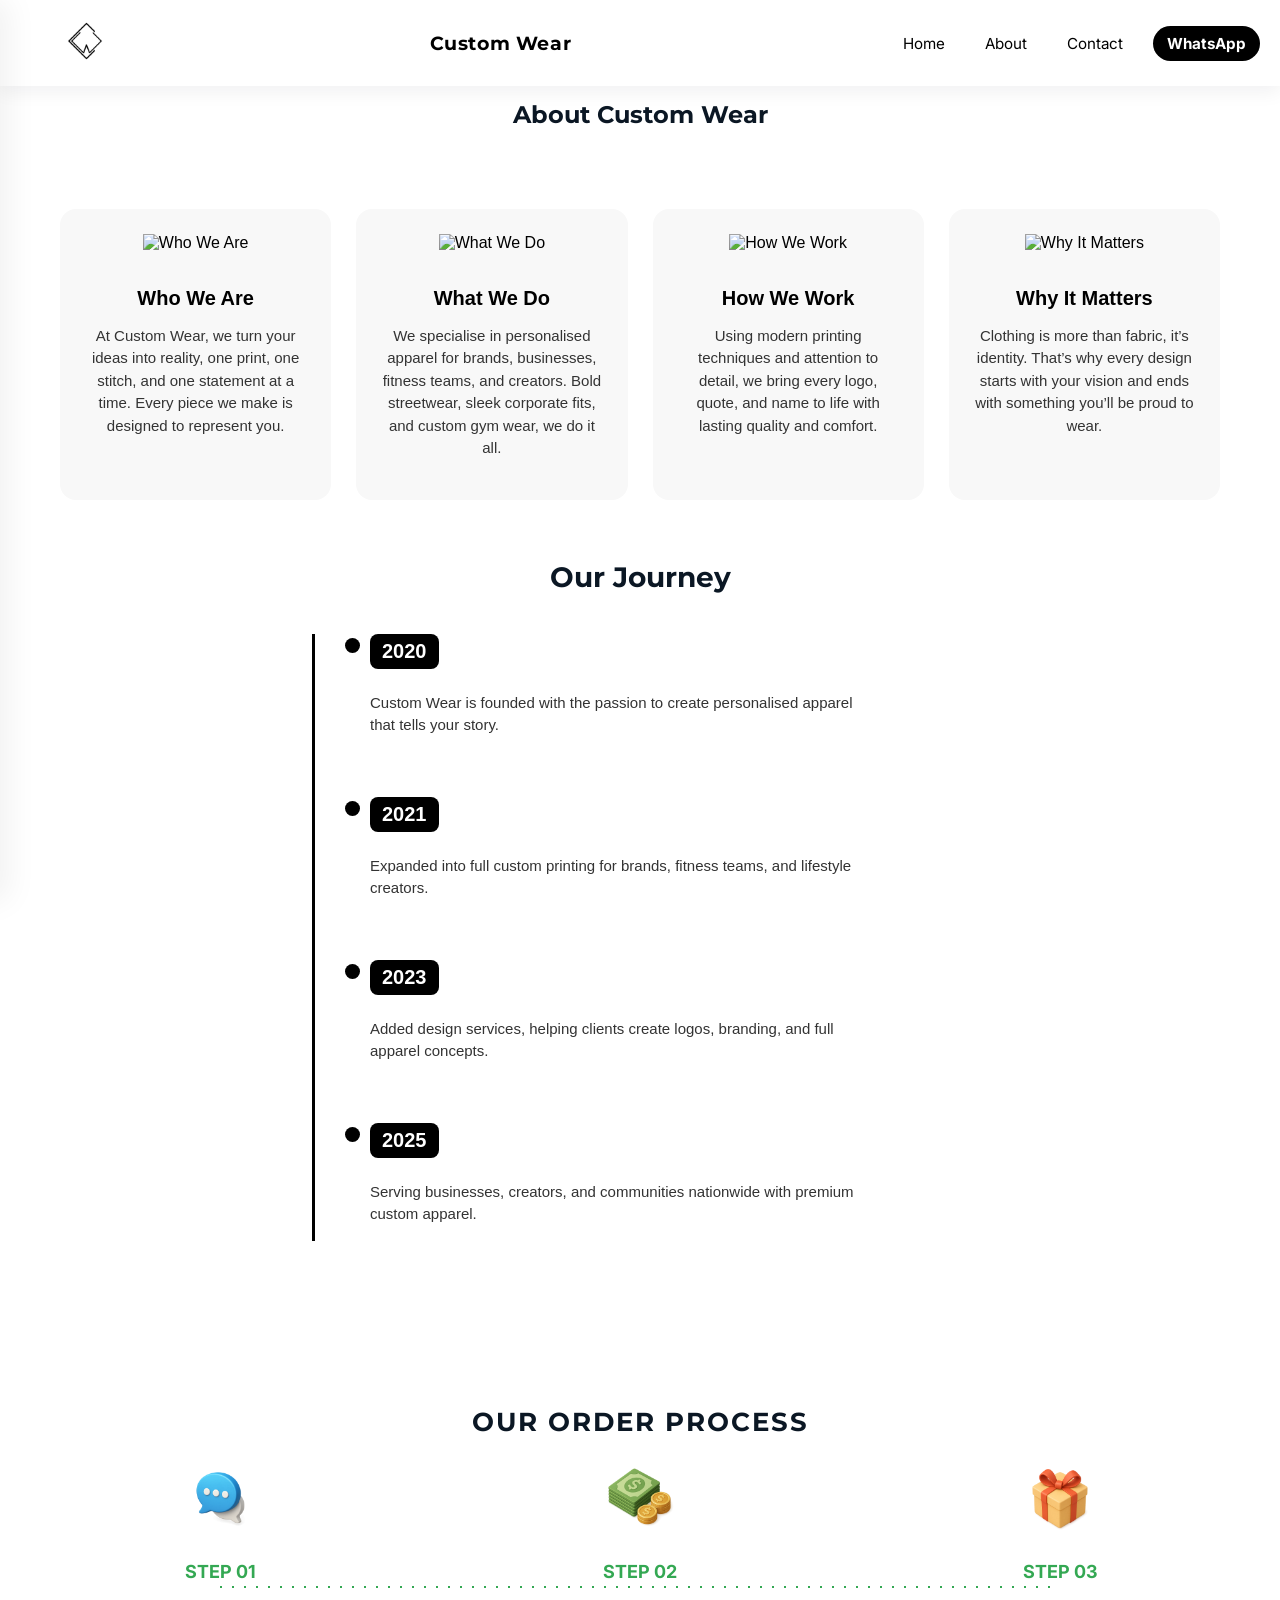
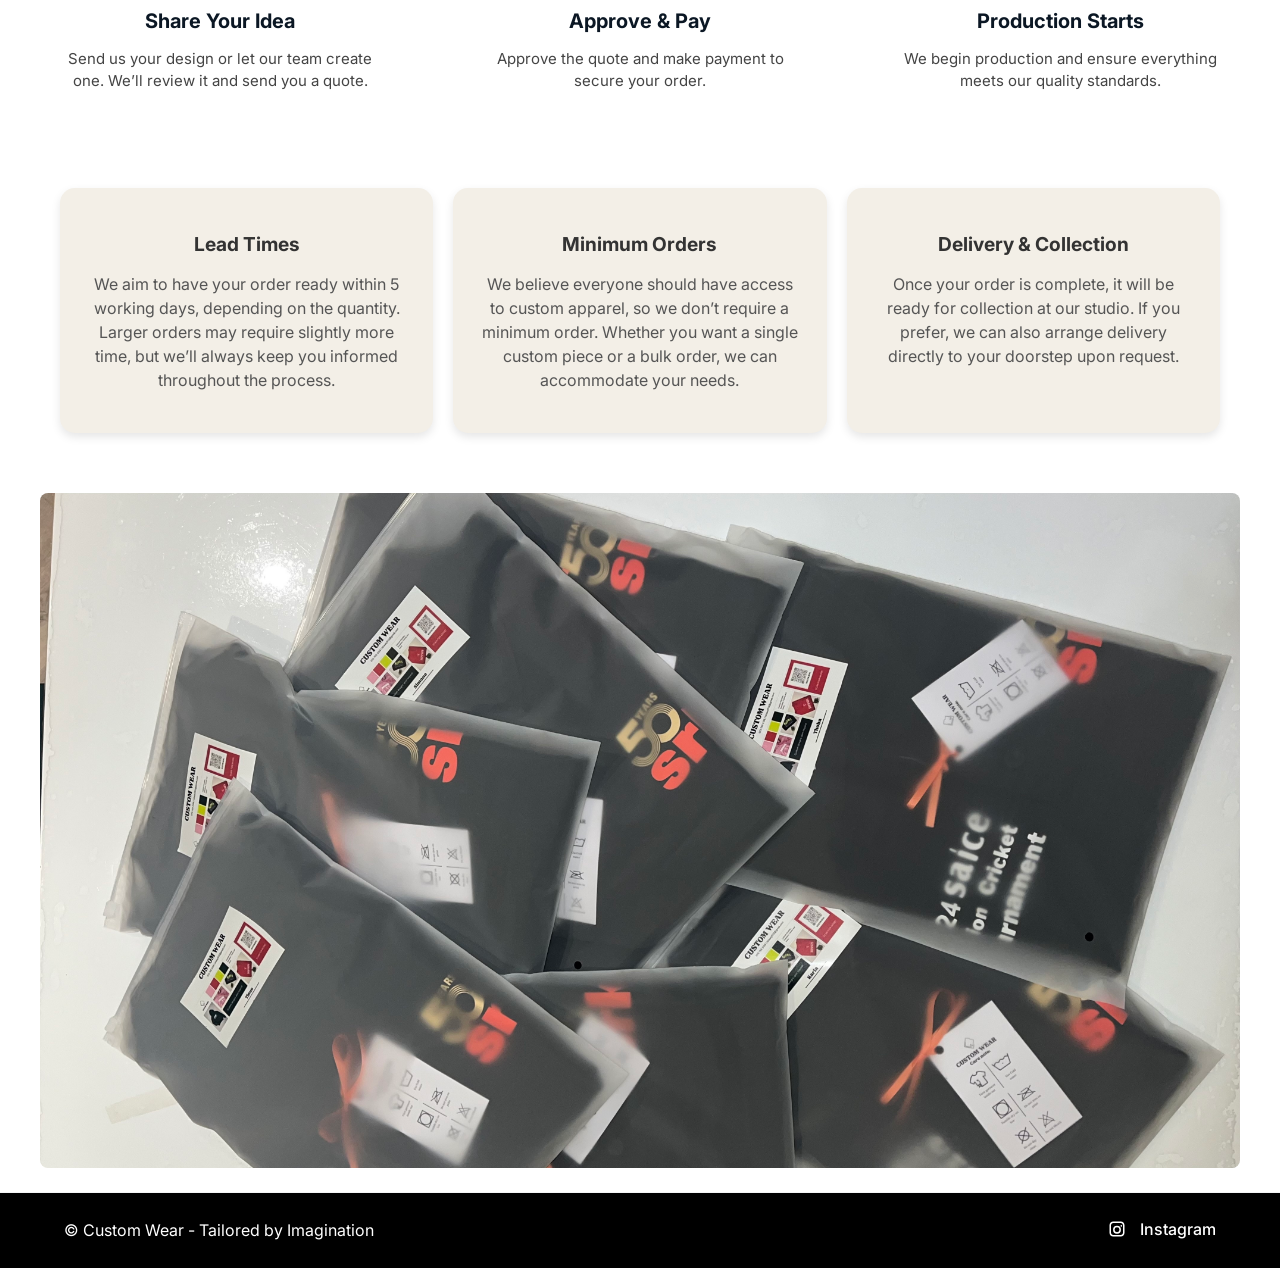
==== about.html @ 7b89a096 "Update about.html" ====
<!doctype html>
<html lang="en">
<head>
  <meta charset="utf-8" />
  <meta name="viewport" content="width=device-width,initial-scale=1" />
  <title>Custom Wear — About</title>
  <link href="https://fonts.googleapis.com/css2?family=Inter:wght@300;400;500;600&family=Montserrat:wght@500;700&display=swap" rel="stylesheet">
  <link rel="stylesheet" href="css/style.css">
</head>
<body class="page-about">

  <header class="header transparent">
    <div class="header-inner container">
      <div class="left"><a class="logo" href="index.html"><img src="images/logo.png" alt="Custom Wear logo"></a></div>
      <div class="center"><div class="site-title">Custom Wear</div></div>
      <div class="right">
        <button class="hamburger" id="hamburger" aria-label="Open menu">☰</button>
        <nav class="nav desktop-nav" id="navMenu">
          <a href="index.html">Home</a>
          <a href="about.html">About</a>
          <a href="contact.html">Contact</a>
          <a class="cta" href="https://wa.me/27737553136?text=Hi%20I'd%20like%20to%20place%20a%20custom%20Tshirt%20order" target="_blank" rel="noopener">WhatsApp</a>
        </nav>
      </div>
    </div>
  </header>

  <nav class="mobile-drawer" id="mobileDrawer" aria-hidden="true">
    <button class="drawer-close" id="drawerClose" aria-label="Close menu">✕</button>
    <ul class="drawer-list">
      <li><a href="index.html">Home</a></li>
      <li><a href="about.html">About</a></li>
      <li><a href="contact.html">Contact</a></li>
      <li><a class="cta" href="https://wa.me/27737553136?text=Hi%20I'd%20like%20to%20place%20a%20custom%20Tshirt%20order" target="_blank" rel="noopener">WhatsApp</a></li>
    </ul>
  </nav>

  <main>
    <section class="section container">
      <h1>About Custom Wear</h1>
     <style>
  /* Target all paragraphs with class 'intro' */
  p.intro {
    margin-bottom: 20px; /* space below each paragraph */
  }
</style>

<!-- ABOUT US SECTION -->
<section class="about-wrapper">

  <!-- Story Blocks -->
  <div class="story-blocks">

    <div class="story-item">
      <img src="icons/who-we-are.png" alt="Who We Are" class="story-icon">
      <h3>Who We Are</h3>
      <p>At Custom Wear, we turn your ideas into reality, one print, one stitch, and one statement at a time. Every piece we make is designed to represent you.</p>
    </div>

    <div class="story-item">
      <img src="icons/what-we-do.png" alt="What We Do" class="story-icon">
      <h3>What We Do</h3>
      <p>We specialise in personalised apparel for brands, businesses, fitness teams, and creators. Bold streetwear, sleek corporate fits, and custom gym wear, we do it all.</p>
    </div>

    <div class="story-item">
      <img src="icons/how-we-work.png" alt="How We Work" class="story-icon">
      <h3>How We Work</h3>
      <p>Using modern printing techniques and attention to detail, we bring every logo, quote, and name to life with lasting quality and comfort.</p>
    </div>

    <div class="story-item">
      <img src="icons/why-it-matters.png" alt="Why It Matters" class="story-icon">
      <h3>Why It Matters</h3>
      <p>Clothing is more than fabric, it’s identity. That’s why every design starts with your vision and ends with something you’ll be proud to wear.</p>
    </div>

  </div>


<!-- timeline SECTION -->
<div class="timeline-section">
  <h2>Our Journey</h2>

  <div class="timeline">

    <div class="timeline-item">
      <div class="dot"></div>
      <div class="timeline-content">
        <div class="timeline-year">2020</div>
        <p>Custom Wear is founded with the passion to create personalised apparel that tells your story.</p>
      </div>
    </div>

    <div class="timeline-item">
      <div class="dot"></div>
      <div class="timeline-content">
        <div class="timeline-year">2021</div>
        <p>Expanded into full custom printing for brands, fitness teams, and lifestyle creators.</p>
      </div>
    </div>

    <div class="timeline-item">
      <div class="dot"></div>
      <div class="timeline-content">
        <div class="timeline-year">2023</div>
        <p>Added design services, helping clients create logos, branding, and full apparel concepts.</p>
      </div>
    </div>

    <div class="timeline-item">
      <div class="dot"></div>
      <div class="timeline-content">
        <div class="timeline-year">2025</div>
        <p>Serving businesses, creators, and communities nationwide with premium custom apparel.</p>
      </div>
    </div>

  </div>
</div>



<!--       
<section>
  <p class="intro">
    At Custom Wear, we turn your ideas into reality, one print, one stitch, and one statement at a time.
    We specialise in personalised apparel that tells your story, whether it’s for your brand, business, or fitness team. From bold streetwear designs to sleek corporate branding and creative gym fits, every piece we create is made to represent you.
  </p>
   <br><br>
  <p class="intro">
    Founded with a passion for creativity, quality, and self-expression, Custom Wear was built on the belief that clothing is more than fabric, it’s identity. We combine modern printing techniques with attention to detail, ensuring every logo, quote, and name comes to life with lasting quality and comfort.
    <br><br>
    Our clients range from local entrepreneurs and fitness brands to wedding parties and lifestyle creators, all trusting us to deliver apparel that stands out, fits right, and feels personal. Whether you need one custom hoodie or a full team collection, we’re here to make it happen, your way.
  </p>
  
  <p class="intro">
    At Custom Wear, we don’t just print, we create connections. Every design starts with your vision and ends with a piece you’ll be proud to wear.
  </p>
   <br><br>
  <p class="intro"><strong>
    Custom Wear. Made for you, inspired by you.</strong>
  </p>
</section>
-->
      
  
    </section>
<!-- 
   <section class="section container">
  <h2>How we work</h2>
 <p class="intro">Getting your custom wear is simple and straightforward:</p>

<div class="flow-steps">
  <div class="step">
    <span class="step-number">1</span>
    <p><strong>Reach out with your idea</strong><br>
    Send us your ready-to-go design or ask our team to create one for you (note: a small design fee applies). Once we have your design, we’ll provide a quote based on the size, complexity, and colors.</p>
  </div>

  <div class="arrow">→</div>

  <div class="step">
    <span class="step-number">2</span>
    <p><strong>Approve and make payment</strong><br>
    After you approve the quote, we’ll request payment to secure your order.</p>
  </div>

  <div class="arrow">→</div>

  <div class="step">
    <span class="step-number">3</span>
    <p><strong>Production begins</strong><br>
    Once payment is received, we start production and ensure each piece meets our high-quality standards.</p>
  </div>
</div>
    -->

    <section class="order-process">
  <h2 class="op-title">OUR ORDER PROCESS</h2>

  <div class="op-container">

    <!-- STEP 1 -->
    <div class="op-step">
      <div class="op-icon">
        <img src="images/chat.png" alt="">
      </div>
      <h3>STEP 01</h3>
      <h4>Share Your Idea</h4>
      <p>Send us your design or let our team create one. We’ll review it and send you a quote.</p>
    </div>

    <!-- STEP 2 -->
    <div class="op-step">
      <div class="op-icon">
        <img src="images/money.png" alt="">
      </div>
      <h3>STEP 02</h3>
      <h4>Approve & Pay</h4>
      <p>Approve the quote and make payment to secure your order.</p>
    </div>

    <!-- STEP 3 -->
    <div class="op-step">
      <div class="op-icon">
        <img src="images/order.png" alt="">
      </div>
      <h3>STEP 03</h3>
      <h4>Production Starts</h4>
      <p>We begin production and ensure everything meets our quality standards.</p>
    </div>

  </div>

  <!-- dotted line -->
  <div class="op-line"></div>
</section>

  <div class="info-container">
  <div class="info-card">
    <h3>Lead Times</h3>
    <p>We aim to have your order ready within 5 working days, depending on the quantity. Larger orders may require slightly more time, but we’ll always keep you informed throughout the process.</p>
  </div>
  
  <div class="info-card">
    <h3>Minimum Orders</h3>
    <p>We believe everyone should have access to custom apparel, so we don’t require a minimum order. Whether you want a single custom piece or a bulk order, we can accommodate your needs.</p>
  </div>
  
  <div class="info-card">
    <h3>Delivery & Collection</h3>
    <p>Once your order is complete, it will be ready for collection at our studio. If you prefer, we can also arrange delivery directly to your doorstep upon request.</p>
  </div>
</div>
    
     <div class="bottom-image">
    <img src="images/bottomimg.jpg" alt="Custom Wear" />
  </div>
</section>

<style>
  .section-heading {
    text-align: center;
    font-weight: bold;
    margin-top: 30px;
    margin-bottom: 10px;
  }
</style>


  </main>

  <footer class="footer">
  <div class="container footer-inner">
    <div>© Custom Wear - Tailored by Imagination</div>
    <div class="footer-links">
      <a href="https://www.instagram.com/custom.wear_?utm_source=ig_web_button_share_sheet&igsh=ZDNlZDc0MzIxNw==" 
         target="_blank" rel="noopener">
        <svg xmlns="http://www.w3.org/2000/svg" viewBox="0 0 24 24" width="18" height="18" fill="currentColor" style="vertical-align: middle; margin-right: 6px;">
          <path d="M7 2C4.24 2 2 4.24 2 7v10c0 2.76 2.24 5 5 5h10c2.76 0 5-2.24 5-5V7c0-2.76-2.24-5-5-5H7zm10 2c1.65 0 3 1.35 3 3v10c0 1.65-1.35 3-3 3H7c-1.65 0-3-1.35-3-3V7c0-1.65 1.35-3 3-3h10zm-5 3.75a5.25 5.25 0 1 0 0 10.5 5.25 5.25 0 0 0 0-10.5zm0 2a3.25 3.25 0 1 1 0 6.5 3.25 3.25 0 0 1 0-6.5zm5.75-.88a1.12 1.12 0 1 0 0-2.25 1.12 1.12 0 0 0 0 2.25z"/>
        </svg>
        Instagram
      </a>
    </div>
  </div>
</footer>

  <script src="js/script.js"></script>
</body>
</html>
---- css/style.css ----
/* style.css — Som Studios inspired, clean minimal */

/* --- Variables --- */
:root{
  --bg: #ffffff;
  --text: #0b1724;
  --muted: #6b7280;
  --accent: #000000;
  --muted-2: #f3f4f6;
  --max-width: 1200px;
  --container-pad: 24px;
  --drawer-width: 320px;
  --transition: 0.4s; /* S2 */
}

/* --- Reset / global --- */
*{box-sizing:border-box}
html,body{height:100%;margin:0;font-family:'Inter',system-ui,-apple-system,Segoe UI,Roboto,"Helvetica Neue",Arial;background:var(--bg);color:var(--text);-webkit-font-smoothing:antialiased}
a{color:inherit;text-decoration:none}
.container{max-width:var(--max-width);margin:0 auto;padding:0 var(--container-pad)}

/* --- Header --- */
.header{position:fixed;top:0;left:0;right:0;z-index:80;pointer-events:auto}
.header-inner{display:flex;align-items:center;justify-content:space-between;padding:18px 0;margin-right: 20px;backdrop-filter:blur(0);transition:background var(--transition), box-shadow var(--transition)}
.header .logo img{height:46px;object-fit:contain;padding-left:2px}
.site-title{font-family:'Montserrat',sans-serif;font-weight:700;letter-spacing:0.6px;font-size:1rem}

/* Desktop nav (visible on desktop) */
.desktop-nav{display:flex;gap:20px;align-items:center}
.desktop-nav a{color:var(--muted);font-size:0.95rem;padding:6px 10px}
.desktop-nav .cta{background:var(--accent);color:#fff;padding:8px 14px;border-radius:999px;font-weight:700}

/* Header transparent over hero: default is transparent; add class .solid on scroll if needed */
/* --- Header States (Fixed) --- */

/* Default: Transparent */
.header.transparent {
  background: transparent;
  box-shadow: none;
}

.header.transparent .site-title,
.header.transparent .desktop-nav a {
  color: #fff;
}

.header.transparent .desktop-nav .cta {
  background: #fff;
  color: #000;
}

.header.transparent .logo img {
  filter: brightness(0) invert(1);
  transition: filter 0.3s ease;
}

/* Scrolled: Solid */
.header.solid {
  background: #fff;
  box-shadow: 0 6px 18px rgba(11,23,36,0.06);
}

.header.solid .site-title,
.header.solid .desktop-nav a {
  color: #000;
}

.header.solid .desktop-nav .cta {
  background: #000;
  color: #fff;
}

.header.solid .logo img {
  filter: none;
}

/* --- Hero --- */
.full-bleed {
  position: relative;
  margin-top: 0;
}

.hero-img {
  width: 100%;
  height: 600px;
  object-fit: cover;
  display: block;
  filter: brightness(0.55);
}

.hero-overlay {
  position: absolute;
  inset: 0;
  background: rgba(0, 0, 0, 0.35); /* Slight overlay for readability */
  pointer-events: none;
}

.hero-content {
  position: absolute;
  inset: 0;
  display: flex;
  flex-direction: column;
  justify-content: center;
  align-items: center;
  text-align: center;
  padding: 0 20px;
}

.hero-title {
  font-family: 'Montserrat', sans-serif;
  color: #fff;
  font-size: 3rem;
  margin: 0 0 20px;
  line-height: 1.1;
  max-width: 800px;
}

.hero-actions {
  display: flex;
  flex-direction: row;
  flex-wrap: wrap;
  gap: 12px;
  justify-content: center;
}

.hero-actions .btn {
  display: inline-block;
  padding: 12px 24px;
  border-radius: 999px;
  background: #fff;
  color: #0b1724;
  font-weight: 700;
  text-align: center;
}

.hero-actions .btn.ghost {
  background: transparent;
  border: 1px solid rgba(255, 255, 255, 0.8);
  color: #fff;
}

/* --- Product Icons Section --- */
.product-icons-grid {
  display: grid;
  grid-template-columns: repeat(4, 1fr);
  align-items: center;
  justify-items: center;
}

.product-item {
  text-align: center;
  position: relative;
  padding: 0 20px 10px; /* spacing between items */
}

/* Add vertical divider to all except the last item */
.product-item:not(:last-child)::after {
  content: "";
  position: absolute;
  top: 10%;
  right: -50%;
  height: 80%;
  width: 1px;
  background-color: #e5e5e5;
}

/* Mobile responsive */
@media (max-width: 768px) {
  .product-icons-grid {
    grid-template-columns: repeat(2, 1fr);
  }

  /* remove dividers on mobile */
 /* hide ALL dividers first */
  .product-item::after {
    display: none;
  }

  /* show divider after item 1 */
  .product-item:nth-child(1)::after {
    display: block;
  }

  /* show divider after item 3 */
  .product-item:nth-child(3)::after {
    display: block;
    right: -40%;
  }
}

.product-item img {
  width: 60px;
  height: auto;
  transition: transform 0.3s ease;
}

.product-item:hover img {
  transform: scale(1.1);
}

.product-item p {
  margin-top: 10px;
  font-size: 16px;
  color: var(--text, #0b1724);
  font-weight: 500;
}




/* --- Site title in header --- */
.site-title {
  font-family: 'Montserrat', sans-serif;
  font-weight: 700;
  letter-spacing: 0.6px;
  font-size: 1.2rem;
  
}

/* --- Responsive adjustments --- */
@media (max-width:768px){
  .hero-img{height:420px}
  .hero-title{font-size:1.8rem}
  .container {padding-left:16px;padding-right:16px}
}

@media (max-width:420px){
  .hero-img{height:320px}
  .hero-title{font-size:1.3rem}
  .container {padding-left:12px;padding-right:12px}
  .body {margin: 20px}
}

/* --- Sections --- */
.section{padding:64px 0}
.center{text-align:center}
.section h2{font-family:'Montserrat',sans-serif;margin:0 0 12px;font-size:1.6rem}
.intro{color:var(--muted);max-width:780px;margin:20px;margin-bottom:0px;text-align: center}

/* =========================
   Index Page — About Section
   ========================= */
.section.about {
  padding: 64px 20px;   /* vertical padding + horizontal buffer */
  text-align: center;   /* center all headings and text */
}

.section.about h2 {
  font-family: 'Montserrat', sans-serif;
  font-weight: 700;
  font-size: 1.8rem;
  margin-bottom: 20px;
  color: var(--text);
}

.section.about .intro {
  color: var(--muted);
  max-width: 780px;      /* limit paragraph width for readability */
  margin: 0 auto;        /* horizontally center the paragraph */
  text-align: center;    /* ensure text is centered */
  font-size: 1.05rem;
  line-height: 1.7;
  padding: 0 16px;       /* extra padding for small screens */
}

/* --- Responsive adjustments --- */
@media (max-width: 1024px) {
  .section.about h2 {
    font-size: 1.6rem;
  }
  .section.about .intro {
    font-size: 1rem;
  }
}

@media (max-width: 768px) {
  .section.about {
    padding: 48px 16px;
  }

  .section.about h2 {
    font-size: 1.5rem;
  }

  .section.about .intro {
    font-size: 0.975rem;
  }
}

@media (max-width: 420px) {
  .section.about {
    padding: 32px 12px;
  }

  .section.about h2 {
    font-size: 1.3rem;
  }

  .section.about .intro {
    font-size: 0.95rem;
  }
}

/* --- Our Services --- */
/* Basic reset / container */
.our-services-section {
  background-color: #f3efe7;  /* light background colour, adjust as desired */
  padding: 60px 20px;
  font-family: 'Montserrat', sans-serif;
  text-align: center;
}

.our-services-section .container {
  max-width: 1200px;
  margin: 0 auto;
}

.section-title {
  font-size: 1.6em;
  font-weight: 700;
  margin-bottom: 10px;
  color: #333;
}

.section-subtitle {
  font-size: 1.1em;
  margin-bottom: 40px;
  color: #666;
}

/* Grid of service cards */
.services-grid {
  display: grid;
  grid-template-columns: repeat(auto-fit, minmax(260px, 1fr));
  gap: 30px;
}

/* Card flip effect */
.service-card {
  perspective: 1000px;
}
.card-inner {
  position: relative;
  width: 100%;
  height: 0;
  padding-bottom: 75%; /* 4:3 ratio, adjust if needed */
  transition: transform 0.6s;
  transform-style: preserve-3d;
}
.service-card:hover .card-inner {
  transform: rotateY(180deg);
}

.card-front,
.card-back {
  position: absolute;
  top: 0; left: 0;
  width: 100%; height: 100%;
  backface-visibility: hidden;
  overflow: hidden;
  border-radius: 8px;
  box-shadow: 0 4px 10px rgba(0,0,0,0.1);
}

.card-front img {
  width: 100%;
  height: 100%;
  object-fit: cover;
  display: block;
}

.card-back {
  background-color: #fff;
  transform: rotateY(180deg);
  padding: 20px;
  box-sizing: border-box;
  display: flex;
  flex-direction: column;
  justify-content: center;
  align-items: center;
}

.card-back h3 {
  font-size: 1.4em;
  margin-bottom: 10px;
  color: #333;
}

.card-back p {
  font-size: 0.95em;
  color: #555;
}

/* BUTTON */
.button-wrapper {
  margin-top: 50px;
}

.btn-order {
  padding: 14px 28px;
  background: #000;
  color: white;
  border-radius: 999px;
  text-decoration: none;
}

.btn-order:hover {
  background: #36454F;
}

/* Responsive tweaks */
/* Default: 4 per row on desktop (auto-fit handles responsiveness) */
.services-grid {
  display: grid;
  grid-template-columns: repeat(4, 1fr);
  gap: 30px;
}

/* Mobile: 2 per row */
@media (max-width: 768px) {
  .services-grid {
    grid-template-columns: repeat(2, 1fr);
    gap: 20px;
  }
  .card-back h3 {
    font-size: 0.9em; /* smaller title */
  }

  .card-back p {
    font-size: 0.6em; /* smaller description */
  }
}

/* --- Featured In Section --- */
.featured-section {
  padding: 80px 0 20px;
  background: var(--bg);
  text-align: center;
  margin-top: 0px;
  margin-bottom: 10px;
}

.featured-title {
  font-family: 'Montserrat', sans-serif;
  font-size: 1.6rem;
  font-weight: 700;
  margin-bottom: 40px;
  text-align: center;
  margin-top: 0px;
}

.featured-logos {
  display: grid;
  grid-template-columns: repeat(auto-fit, minmax(140px, 1fr));
  gap: 28px;
  align-items: center;
  justify-items: center;
}

.logo-card {
  width: 140px;
  height: 80px;
  display: flex;
  align-items: center;
  justify-content: center;
  background: #ffffff;
  border-radius: 8px;
  transition: transform 0.3s ease, box-shadow 0.3s ease;
}

.logo-card img {
  max-width: 90%;
  max-height: 60%;
  object-fit: contain;
  filter: none;
  opacity: 1;
  transition: 0.3s ease;
}

/* Hover effect */
.logo-card:hover {
  transform: translateY(-5px);
  box-shadow: 0 8px 18px rgba(0,0,0,0.08);
}

.logo-card:hover img {
  filter: grayscale(0);
  opacity: 1;
}

/* --- best sellers --- */

/* Section wrapper */
.best-sellers-slider {
  background: #ffffff;
  padding: 30px 0 30px;
  position: relative;
  overflow: hidden;
}

.bs-title {
  text-align: center;
  letter-spacing: 3px;
  font-family: 'Montserrat', sans-serif;
  font-size: 1.6rem;
  font-weight: 700;
  margin-bottom: 40px;
}

/* Slider wrapper */
.bs-slider-wrapper {
  width: 100%;
  max-width: 1300px;
  margin: auto;
  position: relative;
  overflow: hidden;
}

/* Track */
.bs-slider-track {
  display: flex;
  transition: transform 0.45s ease;
}

/* Slide */
.bs-slide {
  min-width: 100%;
  display: flex;
  justify-content: center;
  align-items: center;
  position: relative;
}

.bs-slide img {
  width: 70%;
  max-width: 650px;
  z-index: 3;
  position: relative;
}

/* Dotted background behind product */
.bs-dots {
  display: none !important;
  position: absolute;
  top: 50%;
  left: 50%;
  width: 550px;
  height: 350px;
  transform: translate(-50%, -50%);
  background-image: radial-gradient(#bcbcbc 2px, transparent 2px);
  background-size: 26px 26px;
  opacity: 0.5;
  z-index: 1;
}

/* Arrows */
.bs-arrow {
  position: absolute;
  top: 50%;
  transform: translateY(-50%);
  width: 70px;
  height: 70px;
  border-radius: 50%;
  border: 2px solid #000;
  background: transparent;
  cursor: pointer;
  z-index: 3;
  transition: 0.25s;
  display: flex;
  align-items: center;
  justify-content: center;
  font-size: 26px;
}

.bs-left { left: 40px; }
.bs-right { right: 40px; }

.bs-arrow:hover {
  background: #000;
  color: #fff;
}

/* MOBILE — horizontal scroll instead of arrows */
@media (max-width: 768px) {
  
   .bs-slider-wrapper {
    overflow: visible !important; /* allow full slide visibility */
  }
  
  .bs-slider-track {
    overflow-x: auto; /* allow horizontal swipe */
    scroll-snap-type: x mandatory;
    -webkit-overflow-scrolling: touch;
    transition: none; /* avoid conflict with JS */
    padding-left: 0px; /* optional: give space so first slide isn’t cut */
    display: flex; 
    justify-content: flex-start;
    transform: none !important; /* stops JS translate on mobile */
   
  }

  .bs-slide {
    scroll-snap-align: center; /* snap each slide into view */
    margin-right: 0px; /* optional spacing between slides */
    flex: 0 0 100%; /* make each slide full width */
    display: flex;
    justify-content: center;
    align-items: center;
  }

  .bs-slide img {
    width: 100%;
    height: auto !important;
    display: block;
    z-index: 3;
     object-fit: contain;
  }
  .bs-dots { 
    display: none !important;
  }
  .bs-arrow {
    display: none !important;
  }
}


/* --- Pill section --- */
/* Background */
.mndset-hero {
  background: #f3efe7;
  padding: 180px 20px 160px;
  display: flex;
  justify-content: center;
  margin-top: 0px;
}

.pill-container {
  position: relative;
  width: 100%;
  max-width: 1100px;
  text-align: center;
}

/* Dot + line deco */
.hero-deco {
  position: absolute;
  top: -110px;
  left: 50%;
  transform: translateX(-50%);
  display: flex;
  flex-direction: column;
  align-items: center;
  z-index: 20;
}

.deco-line {
  width: 2px;
  height: 80px;
  background: #000;
  opacity: 0.6;
}

.deco-dot {
  width: 12px;
  height: 12px;
  background: #000;
  border-radius: 50%;
  margin-top: 10px;
}

/* PILL WITH RINGS */

.pill-wrapper {
  position: relative;
  width: 100%;
  padding-top: 50%; /* responsive */
}

/* The actual pill image inside */
.pill-bg {
  position: absolute;
  inset: 0;
  border-radius: 200px;
  overflow: hidden;
  z-index: 3;
}

.pill-img {
  display: block;
  position: absolute;
  width: 100%;
  height: 100%;
  min-width: 100%;
  min-height: 100%;
  object-fit: cover;
  object-position: 40% center;
}

/* Outer rings */
.pill-ring {
  position: absolute;
  inset: -12px; /* pushes ring outward */
  border-radius: 220px;
  border: 2px solid rgba(0,0,0,0.1);
  z-index: 1;
}

.ring-2 {
  inset: -22px; /* second ring further out */
}

/* Text centered */
.pill-content {
  position: absolute;
  top: 30%;
  left: 50%;
  transform: translate(-50%, -50%);
  width: 70%;
  color: black;
  font-family: 'Montserrat', sans-serif;
  font-size: 1.1em;
  font-weight: 200;
  line-height: 1.5;
  z-index: 5;
}

/* Shoe PNG */
.hero-shoe {
  position: absolute;
  bottom: -180px;
  left: 50%;
  transform: translateX(-50%);
  width: 420px;
  max-width: 90%;
  z-index: 15;
}

/*  Mobile */
@media (max-width: 768px) {

  .mndset-hero {
  padding: 100px 20px 160px;
  margin-top: 0px;
}
  
  .hero-deco {
    top: -85px;
  }

  .deco-line {
    height: 55px;
  }

  .pill-content {
    position: absolute;
    top: 30%;
    width: 85%;
    font-size: 0.7em;
    font-weight: 200;
  }

  .hero-shoe {
    width: 260px;
    bottom: -180px;
  }

  .pill-wrapper {
    padding-top: 60%;
  }

  .pill-ring {
    inset: -8px;
  }

  .ring-2 {
    inset: -16px;
  }
}


/* --- Gallery --- */
.gallery{display:grid;grid-template-columns:repeat(4,1fr);gap:18px;margin: 20px}
.card{border-radius:8px;overflow:hidden;cursor:pointer}
.card img{width:100%;height:220px;object-fit:cover;display:block;transition:transform .35s ease}
.card:hover img{transform:scale(1.03)}
.swipe{text-align: center}

/* Center the Gallery heading */
.gallery-title {
  text-align: center;
  margin-bottom: 24px; /* optional spacing from gallery */
  font-family: 'Montserrat', sans-serif;
  font-size: 1.6rem;
  font-weight: 700;
  color: var(--text);
}

/* --- Footer --- */
.footer {
  border-top: 1px solid var(--muted-2);
  padding: 26px 0;
  background: #000;
  color: #fff;
}

.footer-inner {
  display: flex;
  justify-content: space-between;
  align-items: center;
  flex-wrap: wrap;
  gap: 10px;
}

.footer-links a {
  color: #fff;
  text-decoration: none;
  display: inline-flex;
  align-items: center;
  gap: 8px;
  font-weight: 500;
  transition: opacity 0.3s, transform 0.3s;
}

.footer-links a:hover {
  opacity: 0.8;
  transform: translateY(-2px);
}

.footer-icon {
  width: 18px;
  height: 18px;
  fill: #fff;
  transition: fill 0.3s;
}

.footer-links a:hover .footer-icon {
  fill: #E1306C; /* Instagram pink tone */
}

/* 📱 Responsive: Center everything on mobile */
@media (min-width: 768px) {
  .footer-inner {
    flex-direction: row;
    text-align: center;
  }
  .footer-text, .footer-links {
    flex: initial;
    text-align: center;
  }
}


/* --- Lightbox --- */
.lightbox{position:fixed;inset:0;display:none;align-items:center;justify-content:center;background:rgba(0,0,0,0.85);z-index:200;padding:20px}
.lightbox.open{display:flex; opacity: 1;
  pointer-events: auto;
}
.lightbox img{max-width:95%;max-height:85%;border-radius:8px}
.lb-close{position:absolute;top:18px;right:20px;background:transparent;border:0;color:#fff;font-size:28px;cursor:pointer}
.lb-caption{position:fixed;bottom:26px;color:#fff;text-align:center;max-width:90%}

/* --- Mobile drawer (white background, black text) M1 --- */
.mobile-drawer{position:fixed;top:0;left:calc(-1 * var(--drawer-width));width:var(--drawer-width);height:100vh;background:#fff;z-index:150;padding:22px;transition:left var(--transition) ease;box-shadow:8px 0 30px rgba(0,0,0,0.06)}
.mobile-drawer.open{left:0}
.drawer-close{background:none;border:0;font-size:22px;position:absolute;right:12px;top:10px;cursor:pointer}
.drawer-list{list-style:none;padding-top:36px;margin:0}
.drawer-list a{display:block;padding:14px 8px;font-size:1.05rem;border-bottom:1px solid var(--muted-2);color:var(--text)}
.hamburger{display:none;background:none;border:0;font-size:24px;cursor:pointer}

/* --- Contact form --- */
.contact-form{max-width:720px;display:flex;flex-direction:column;gap:12px}
.contact-form label span{display:block;margin-bottom:6px;font-weight:600}
.contact-form input, .contact-form textarea{width:100%;padding:10px;border:1px solid var(--muted-2);border-radius:6px}

/* --- Responsive --- */
@media (max-width:1024px){ 
  .gallery{grid-template-columns:repeat(3,1fr)} 
  .logo img{height:40px;margin-left:20px}
}
@media (max-width:768px){
  .desktop-nav{display:none}
  .hamburger{display:block}
  .hero-img{height:420px}
  .hero-title{font-size:1.8rem}
  .gallery { display: flex; gap: 10px;overflow-x: auto; scroll-snap-type: x mandatory;padding-bottom: 10px;}
  .gallery .card { min-width: calc(50% - 10px); scroll-snap-align: start;}
  .gallery-wrapper {position: relative; overflow-x: auto;scroll-snap-type: x mandatory;-webkit-overflow-scrolling: touch;scroll-behavior: smooth;}
    /* --- Pagination Dots --- */
  .gallery-dots { position: absolute; bottom: 6px; left: 50%; transform: translateX(-50%); display: flex; gap: 6px; z-index: 10; }
  .gallery-dots span { width: 8px;  height: 8px; background: rgba(255,255,255,0.6); border-radius: 50%; transition: background 0.3s;  }
  .gallery-dots span.active { background: #fff; }

  /* --- Swipe Hint Icon --- */
  .swipe-hint { position: absolute;  bottom: 20px;  right: 20px; font-size: 20px; color: #fff; opacity: 0.7; animation: swipe-bounce 1.2s infinite; z-index: 10; }
  @keyframes swipe-bounce { 0%, 100% { transform: translateX(0); }  50% { transform: translateX(-8px); } }
  
  .footer-inner{flex-direction:column;align-items:flex-start;gap:8px}
  .header-inner{padding:12px 0}
  .site-title{font-size:0.98rem}
  .logo img{height:40px;padding-left:20px;margin-left:20px}
  .intro {margin:20px;text-align: center}
  
  /* Wrapper for logos */
  .featured-logos-wrapper { overflow: hidden; position: relative;  width: 100%;  }
  .featured-logos { display: flex; gap: 20px; width: max-content;  /* allow horizontal scroll */
    animation: scroll-logos 10s linear infinite; /* slow continuous scroll */ }
  .logo-card { height:80px ; width: 30px; flex: 0 0 calc(20% - 10px)/* 2 logos visible at a time */ }
  

  /* Keyframes for continuous scroll */
  @keyframes scroll-logos {
    0% { transform: translateX(0); }
    100% { transform: translateX(-70%); } /* adjust -50% if needed for number of logos */
  }
}

  
@media (max-width:420px){
  .hero-img{height:320px}
  .hero-title{font-size:1.3rem}
  .gallery { display: flex; gap: 10px;overflow-x: auto; scroll-snap-type: x mandatory;padding-bottom: 10px;}
  .gallery .card { min-width: calc(50% - 10px); scroll-snap-align: start;}
  .logo img{height:40px;padding-left:20px;margin-left:20px}
  .intro {margin:20px;text-align: center}
}
/* --- Force Solid Header on Non-Hero Pages --- */
.page-about .header,
.page-contact .header {
  background: #fff !important;
  box-shadow: 0 6px 18px rgba(11,23,36,0.06) !important;
}

.page-about .header .site-title,
.page-contact .header .site-title,
.page-about .desktop-nav a,
.page-contact .desktop-nav a {
  color: #000 !important;
}

.page-about .desktop-nav .cta,
.page-contact .desktop-nav .cta {
  background: #000 !important;
  color: #fff !important;
}

.page-about .header .logo img,
.page-contact .header .logo img {
  filter: none !important;
}

/* --- About Page Styling --- */

.page-about main {
  margin-top: 60px; /* space below fixed header */
}

/* Center all section headings and text on About page */
.page-about h1,
.page-about h2 {
  font-family: 'Montserrat', sans-serif;
  text-align: center;
  font-weight: 700;
  color: var(--text);
  margin-bottom: 20px;
}

/* Paragraph / intro text formatting */
.page-about .intro {
  color: var(--muted);
  max-width: none;
  margin: 0 auto;
  text-align: center;
  line-height: 1.7;
  font-size: 1.05rem;
}

/* Add some visual spacing between sections */
.page-about .section {
  padding-top: 20px;
  padding-bottom: 20px;
}

/* --- WRAPPER --- */
.about-wrapper {
  width: 100%;
  padding: 60px 20px;
  max-width: 1200px;
  margin: auto;
  font-family: Arial, sans-serif;
  color: #000;
}

/* --- WRAPPER --- */
.about-wrapper {
  width: 100%;
  padding: 60px 20px;
  max-width: 1200px;
  margin: auto;
  font-family: Arial, sans-serif;
  color: #000;
}

/* --- STORY BLOCKS --- */
.story-blocks {
  display: grid;
  grid-template-columns: repeat(auto-fit, minmax(260px, 1fr));
  gap: 25px;
  margin-bottom: 60px;
}

.story-item {
  background: #f8f8f8;
  padding: 25px;
  border-radius: 16px;
  text-align: center;
  transition: transform 0.25s ease, box-shadow 0.25s ease;
}

.story-item:hover {
  transform: translateY(-6px);
  box-shadow: 0 10px 25px rgba(0,0,0,0.08);
}

.story-icon {
  width: 55px;
  height: 55px;
  object-fit: contain;
  margin-bottom: 15px;
}

.story-item h3 {
  font-size: 20px;
  margin-bottom: 10px;
  font-weight: bold;
}

.story-item p {
  font-size: 15px;
  line-height: 1.5;
  color: #333;
}

/* --- TIMELINE SECTION --- */
.timeline-section {
  margin-top: 60px;
}

.timeline-section h2 {
  text-align: center;
  font-size: 28px;
  margin-bottom: 40px;
}

/* --- TIMELINE WRAPPER --- */
.timeline {
  position: relative;
  max-width: 700px;         /* Keeps it centered nicely */
  margin: 0 auto;           /* Centers the whole timeline */
  padding-left: 40px;       /* Pushes it slightly right so text sits more center */
}

/* Vertical line */
.timeline:before {
  content: "";
  position: absolute;
  left: 22px;               /* Position of vertical line */
  top: 0;
  width: 3px;
  height: 100%;
  background: #000;
}

/* TIMELINE ITEM */
.timeline-item {
  position: relative;
  margin-bottom: 45px;
  display: flex;
  align-items: flex-start;
}

/* DOT */
.dot {
  width: 15px;
  height: 15px;
  background: #000;
  border-radius: 50%;
  position: absolute;
  left: 15px;
  top: 4px;
  z-index: 3;
}

/* CONTENT */
.timeline-content {
  margin-left: 40px;    /* Moves text to a better centered position */
  max-width: 500px;
}

.timeline-year {
  font-size: 20px;
  font-weight: bold;
  background: #000;
  color: #fff;
  padding: 6px 12px;
  border-radius: 8px;
  display: inline-block;
  margin-bottom: 8px;
}

.timeline-item p {
  font-size: 15px;
  color: #333;
  line-height: 1.5;
  text-align: left;     /* Stays left aligned */
}

/* MOBILE */
@media(max-width: 600px) {
  .timeline {
    padding-left: 30px;
  }

  .timeline:before {
    left: 18px;
  }

  .dot {
    left: 12px;
  }

  .timeline-content {
    margin-left: 35px;
  }
}




/* Optional subtle divider between sections */
.page-about .section:not(:last-of-type) {
  border-bottom: 1px solid var(--muted-2);
}

/* Fade-in effect for content load */
.page-about main {
  animation: fadeIn 0.8s ease-out both;
}

/* steps */
.flow-steps {
  display: flex;
  align-items: stretch; /* makes all boxes equal height */
  justify-content: center;
  gap: 32px;
  margin: 40px auto;
  flex-wrap: nowrap;
  max-width: 1000px;
  text-align: left;
}

.step {
  background: var(--muted-2, #f3f4f6);
  padding: 24px;
  border-radius: 16px;
  width: 280px;
  box-shadow: 0 2px 6px rgba(0,0,0,0.05);
  flex-shrink: 0;
  display: flex;
  flex-direction: column;
  justify-content: center; /* vertically centers content */
  align-items: center;
  text-align: center;
  min-height: 220px; /* set consistent height */
}

.step-number {
  display: inline-block;
  background: var(--accent, #000);
  color: #fff;
  font-weight: 600;
  border-radius: 50%;
  width: 32px;
  height: 32px;
  line-height: 32px;
  margin-bottom: 10px;
  font-size: 0.9rem;
}

.arrow {
  font-size: 2.5rem;
  color: var(--accent, #000);
  font-weight: 300;
  flex-shrink: 0;
  user-select: none;
  display: flex;
  align-items: center; /* centers arrow vertically */
}

/* Responsive: Stack vertically on smaller screens */
@media (max-width: 900px) {
  .flow-steps {
    flex-direction: column;
    align-items: center;
    gap: 24px;
  }

  .arrow {
    transform: rotate(90deg);
    font-size: 2rem;
  }

  .step {
    width: 90%;
    max-width: 400px;
    min-height: auto; /* allow natural height on mobile */
  }
}

/* steps 2.0 */
.order-process {
  width: 100%;
  padding: 60px 0;
  position: relative;
  background: #ffffff;
  text-align: center;
}

.op-title {
  font-size: 30px;
  font-weight: 700;
  margin-bottom: 50px;
  letter-spacing: 2px;
}

/* Container for steps */
.op-container {
  display: flex;
  justify-content: space-between;
  align-items: flex-start;
  width: 100%;
  max-width: 1200px;
  margin: auto;
  position: relative;
}

/* Each step block */
.op-step {
  width: 30%;
  position: relative;
  padding: 0 20px;
}

.op-step h3 {
  margin: 10px 0 5px;
  font-size: 18px;
  font-weight: 700;
  color: #34a853;
}

.op-step h4 {
  font-size: 20px;
  font-weight: 700;
  margin-bottom: 10px;
}

.op-step p {
  font-size: 15px;
  color: #444;
  line-height: 1.5;
}

/* Icon */
.op-icon img {
  width: 80px;
  height: auto;
  margin-bottom: 10px;
}

/* Dotted horizontal line (desktop) */
.op-line {
  position: absolute;
  top: 240px;
  left: 50%;
  transform: translateX(-50%);
  width: 70%;
  height: 2px;
  background-image: linear-gradient(to right, #34a853 20%, rgba(255,255,255,0) 0%);
  background-size: 12px 2px;
  background-repeat: repeat-x;
}

/* ------- MOBILE VERSION ------- */
@media (max-width: 768px) {
  .op-container {
    flex-direction: column;
    gap: 60px;
  }

  .op-step {
    width: 100%;
  }

  /* Vertical dotted line */
  .op-line {
    display: none !important;
    top: 0;
    left: 50%;
    height: 100%;
    width: 2px;
    transform: translateX(-50%);
    background-image: linear-gradient(#34a853 20%, rgba(255,255,255,0) 0%);
    background-size: 2px 12px;
    background-repeat: repeat-y;
  }

  /* adjust spacing from vertical line */
  .op-step {
    text-align: center;
  }

  .op-icon img {
    margin: 0 auto;
  }
}

/* lead times cards */
.info-container {
  display: grid;
  grid-template-columns: repeat(3, 1fr);
  gap: 20px;
  padding: 20px;
}

.info-card {
  background-color: #f3efe7;
  border-radius: 15px;
  padding: 25px;
  text-align: center;
  box-shadow: 0 4px 10px rgba(0,0,0,0.1);
  transition: transform 0.2s, box-shadow 0.2s;
}

.info-card:hover {
  transform: translateY(-5px);
  box-shadow: 0 8px 15px rgba(0,0,0,0.15);
}

.info-card h3 {
  margin-bottom: 15px;
  font-size: 1.2rem;
  color: #333;
}

.info-card p {
  font-size: 1rem;
  color: #555;
  line-height: 1.5;
}

/* Mobile responsive */
@media (max-width: 768px) {
  .info-container {
    grid-template-columns: 1fr;
  }
}

/* Center the image */
.bottom-image {
    text-align: center; 
    margin-top: 40px;
  }

  .bottom-image img {
    max-width: 100%; /* Make it responsive */
    height: auto;
    border-radius: 8px; /* optional: rounded corners */
  }

@keyframes fadeIn {
  from { opacity: 0; transform: translateY(10px); }
  to { opacity: 1; transform: translateY(0); }
}

/* Responsive improvements */
@media (max-width:768px) {
  .page-about .intro {
    font-size: 1rem;
    padding: 0 16px;
  }

  .page-about .section {
    padding-top: 20px;
    padding-bottom: 20px;
  }

  .page-about h1 {
    font-size: 1.8rem;
  }

  .page-about h2 {
    font-size: 1.4rem;
  }
}

@media (max-width:420px) {
  .page-about h1 {
    font-size: 1.5rem;
  }
  .page-about h2 {
    font-size: 1.2rem;
  }
  .section-heading {
    text-align: center;
    font-weight: bold;
    margin-top: 30px;
    margin-bottom: 10px;
  }

}

/* --- Contact Page Styling --- */

.page-contact main {
  margin-top: 60px; /* space below fixed header */
}

/* Center all section headings and text on contact page */
.page-contact h1,
.page-contact h2 {
  font-family: 'Montserrat', sans-serif;
  text-align: center;
  font-weight: 700;
  color: var(--text);
  margin-bottom: 20px;
}

/* Paragraph / intro text formatting */
.page-contact .intro {
  color: var(--muted);
  max-width: none;
  margin: 0 auto;
  text-align: center;
  line-height: 1.7;
  font-size: 1.05rem;
}

/* Add some visual spacing between sections */
.page-contact .section {
  padding-top: 20px;
  padding-bottom: 20px;
}

/* Optional subtle divider between sections */
.page-contact .section:not(:last-of-type) {
  border-bottom: 1px solid var(--muted-2);
}

/* Fade-in effect for content load */
.page-contact main {
  animation: fadeIn 0.8s ease-out both;
}

 /* Center the form section */
 .contact-section {
  display: flex;
  flex-direction: column;
  align-items: center;
  text-align: center;
  padding: 40px 20px;
}

.contact-form {
  display: flex;
  flex-direction: column;
  width: 100%;
  max-width: 500px;
  margin-top: 20px;
}

.contact-form label {
  display: flex;
  flex-direction: column;
  margin-bottom: 15px;
  text-align: left;
}

.contact-form span {
  margin-bottom: 5px;
  font-weight: bold;
}

.contact-form input,
.contact-form textarea {
  padding: 10px;
  border: 1px solid #ccc;
  border-radius: 6px;
  font-size: 16px;
  width: 100%;
  box-sizing: border-box;
}

.contact-form button.btn {
  background-color: #000;
  color: #fff;
  border: none;
  padding: 12px;
  font-size: 16px;
  border-radius: 6px;
  cursor: pointer;
  transition: background 0.3s;
}

.contact-form button.btn:hover {
  background-color: #333;
}

.success-message {
  background-color: #d4edda;
  border: 1px solid #c3e6cb;
  color: #155724;
  padding: 15px 20px;
  border-radius: 6px;
  margin-bottom: 20px;
  width: 100%;
  max-width: 500px;
  text-align: center;
}


@keyframes fadeIn {
  from { opacity: 0; transform: translateY(10px); }
  to { opacity: 1; transform: translateY(0); }
}

/* Responsive improvements */
@media (max-width:768px) {
  .page-contact .intro {
    font-size: 1rem;
    padding: 0 16px;
  }

  .page-contact .section {
    padding-top: 20px;
    padding-bottom: 20px;
  }

  .page-contact h1 {
    font-size: 1.8rem;
  }

  .page-contact h2 {
    font-size: 1.4rem;
  }
}

@media (max-width:420px) {
  .page-contact h1 {
    font-size: 1.5rem;
  }
  .page-contact h2 {
    font-size: 1.2rem;
  }
  .section-heading {
    text-align: center;
    font-weight: bold;
    margin-top: 30px;
    margin-bottom: 10px;
  }

}
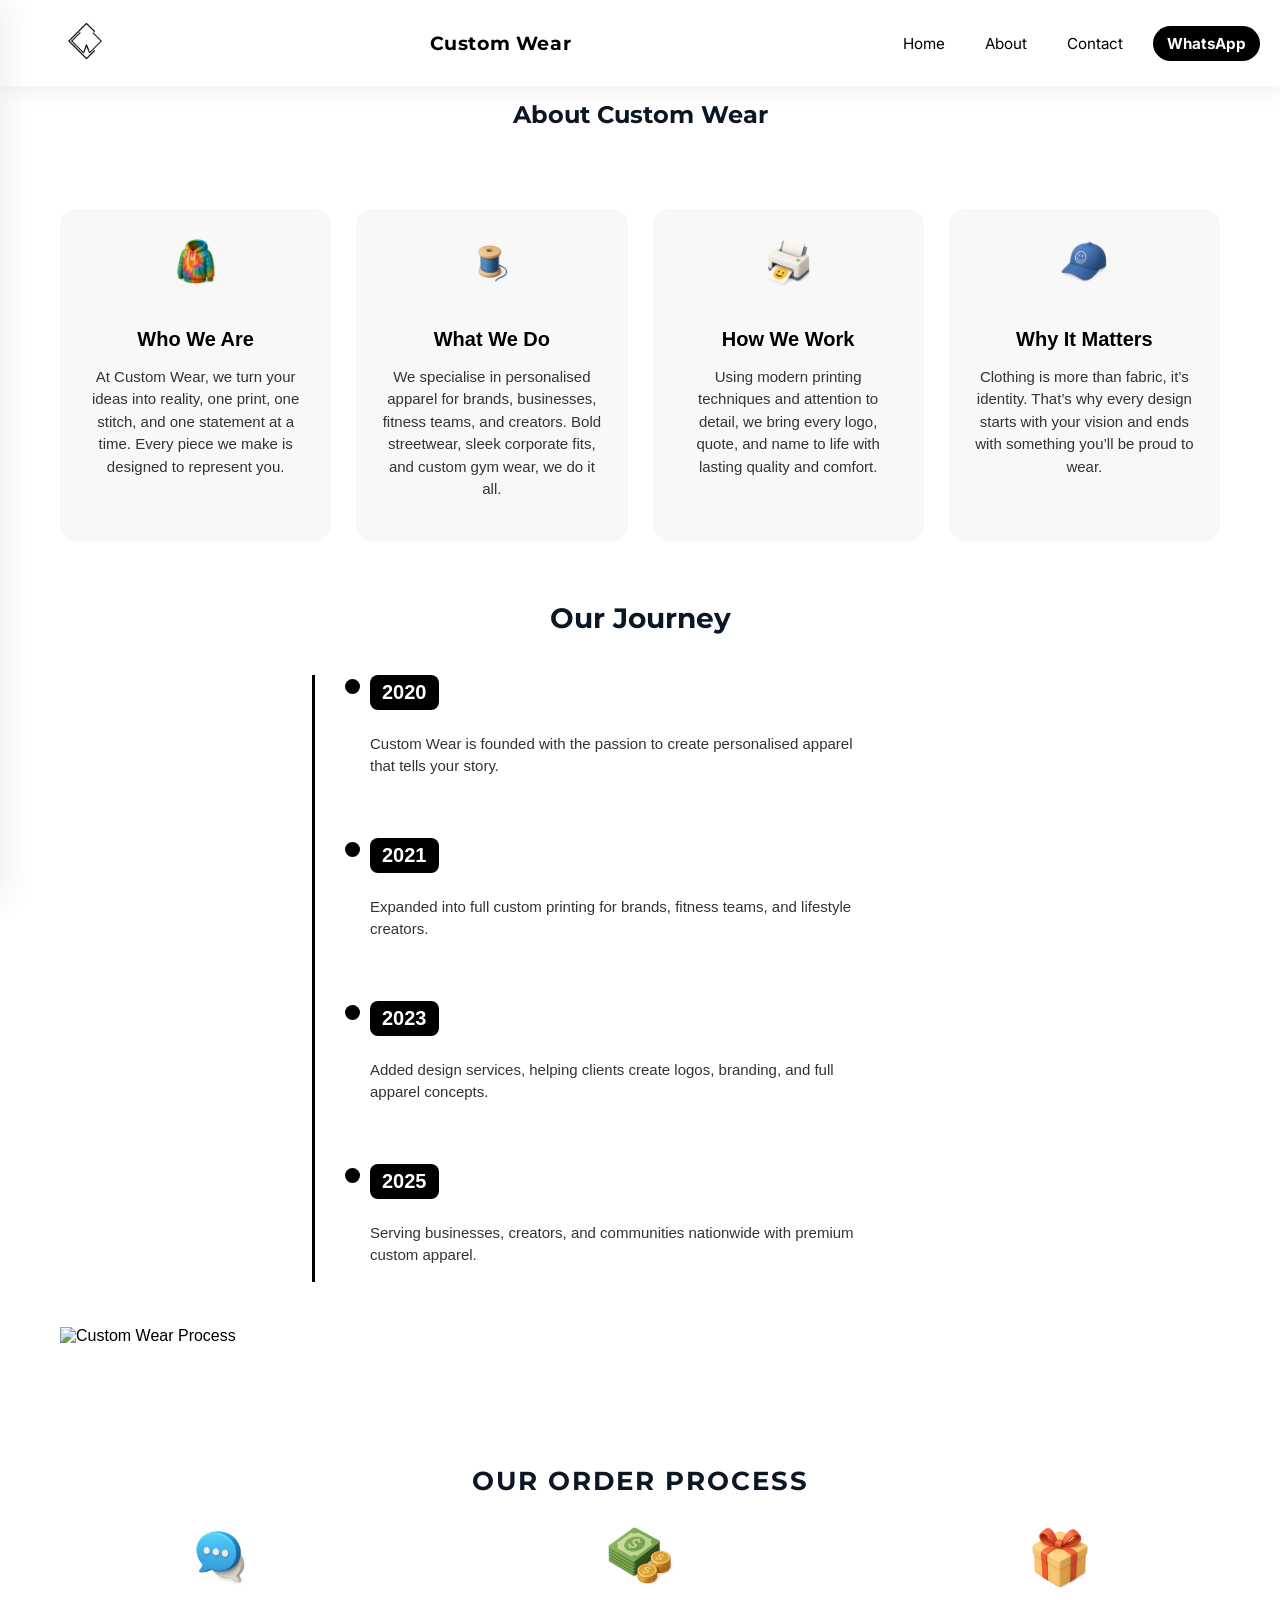
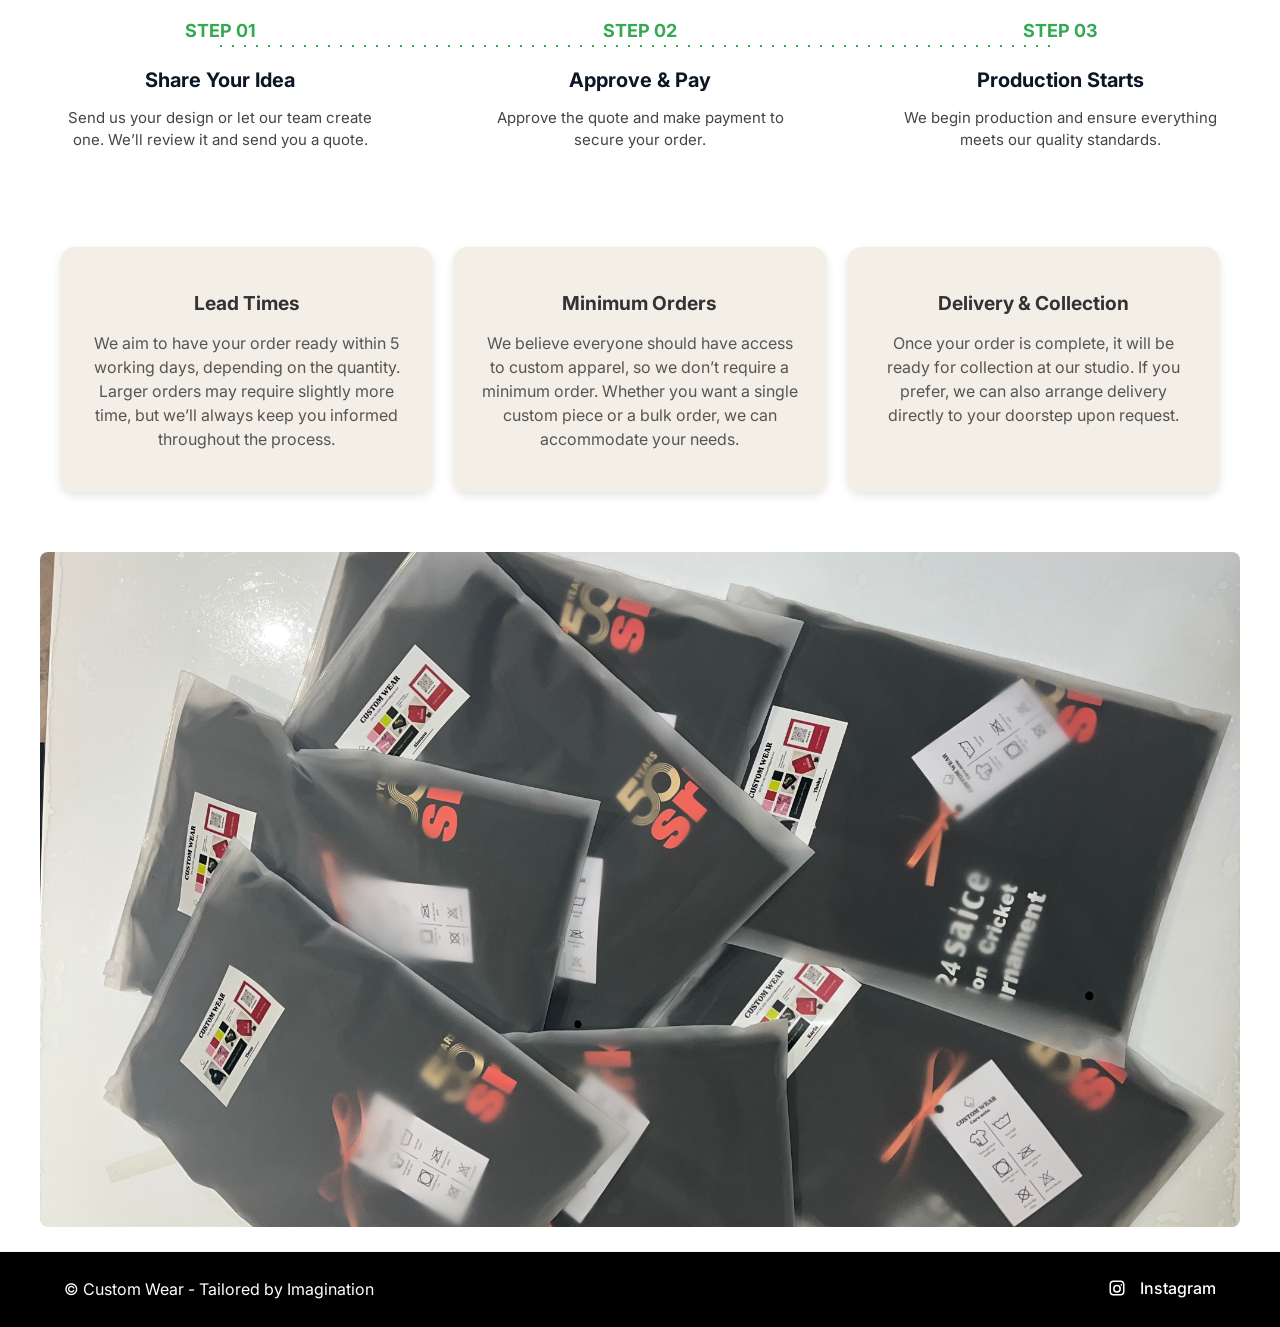
==== commit 0814d8d2: "Update about.html" ====
--- a/about.html
+++ b/about.html
@@ -52,25 +52,25 @@
   <div class="story-blocks">
 
     <div class="story-item">
-      <img src="icons/who-we-are.png" alt="Who We Are" class="story-icon">
+      <img src="images/tiedye.png" alt="Who We Are" class="story-icon">
       <h3>Who We Are</h3>
       <p>At Custom Wear, we turn your ideas into reality, one print, one stitch, and one statement at a time. Every piece we make is designed to represent you.</p>
     </div>
 
     <div class="story-item">
-      <img src="icons/what-we-do.png" alt="What We Do" class="story-icon">
+      <img src="images/thread.png" alt="What We Do" class="story-icon">
       <h3>What We Do</h3>
       <p>We specialise in personalised apparel for brands, businesses, fitness teams, and creators. Bold streetwear, sleek corporate fits, and custom gym wear, we do it all.</p>
     </div>
 
     <div class="story-item">
-      <img src="icons/how-we-work.png" alt="How We Work" class="story-icon">
+      <img src="images/printer.png" alt="How We Work" class="story-icon">
       <h3>How We Work</h3>
       <p>Using modern printing techniques and attention to detail, we bring every logo, quote, and name to life with lasting quality and comfort.</p>
     </div>
 
     <div class="story-item">
-      <img src="icons/why-it-matters.png" alt="Why It Matters" class="story-icon">
+      <img src="images/cap.png" alt="Why It Matters" class="story-icon">
       <h3>Why It Matters</h3>
       <p>Clothing is more than fabric, it’s identity. That’s why every design starts with your vision and ends with something you’ll be proud to wear.</p>
     </div>
@@ -78,45 +78,54 @@
   </div>
 
 
-<!-- timeline SECTION -->
-<div class="timeline-section">
-  <h2>Our Journey</h2>
-
-  <div class="timeline">
-
-    <div class="timeline-item">
-      <div class="dot"></div>
-      <div class="timeline-content">
-        <div class="timeline-year">2020</div>
-        <p>Custom Wear is founded with the passion to create personalised apparel that tells your story.</p>
-      </div>
-    </div>
-
-    <div class="timeline-item">
-      <div class="dot"></div>
-      <div class="timeline-content">
-        <div class="timeline-year">2021</div>
-        <p>Expanded into full custom printing for brands, fitness teams, and lifestyle creators.</p>
-      </div>
-    </div>
-
-    <div class="timeline-item">
-      <div class="dot"></div>
-      <div class="timeline-content">
-        <div class="timeline-year">2023</div>
-        <p>Added design services, helping clients create logos, branding, and full apparel concepts.</p>
-      </div>
-    </div>
-
-    <div class="timeline-item">
-      <div class="dot"></div>
-      <div class="timeline-content">
-        <div class="timeline-year">2025</div>
-        <p>Serving businesses, creators, and communities nationwide with premium custom apparel.</p>
-      </div>
-    </div>
-
-  </div>
+<div class="timeline-image-wrapper">
+
+  <!-- TIMELINE SECTION -->
+  <div class="timeline-section">
+    <h2>Our Journey</h2>
+
+    <div class="timeline">
+
+      <div class="timeline-item">
+        <div class="dot"></div>
+        <div class="timeline-content">
+          <div class="timeline-year">2020</div>
+          <p>Custom Wear is founded with the passion to create personalised apparel that tells your story.</p>
+        </div>
+      </div>
+
+      <div class="timeline-item">
+        <div class="dot"></div>
+        <div class="timeline-content">
+          <div class="timeline-year">2021</div>
+          <p>Expanded into full custom printing for brands, fitness teams, and lifestyle creators.</p>
+        </div>
+      </div>
+
+      <div class="timeline-item">
+        <div class="dot"></div>
+        <div class="timeline-content">
+          <div class="timeline-year">2023</div>
+          <p>Added design services, helping clients create logos, branding, and full apparel concepts.</p>
+        </div>
+      </div>
+
+      <div class="timeline-item">
+        <div class="dot"></div>
+        <div class="timeline-content">
+          <div class="timeline-year">2025</div>
+          <p>Serving businesses, creators, and communities nationwide with premium custom apparel.</p>
+        </div>
+      </div>
+
+    </div>
+  </div>
+
+  <!-- RIGHT IMAGE -->
+  <div class="timeline-image-container">
+    <img src="images/timeline-photo.jpg" alt="Custom Wear Process" class="timeline-side-image">
+  </div>
+
 </div>
 
 
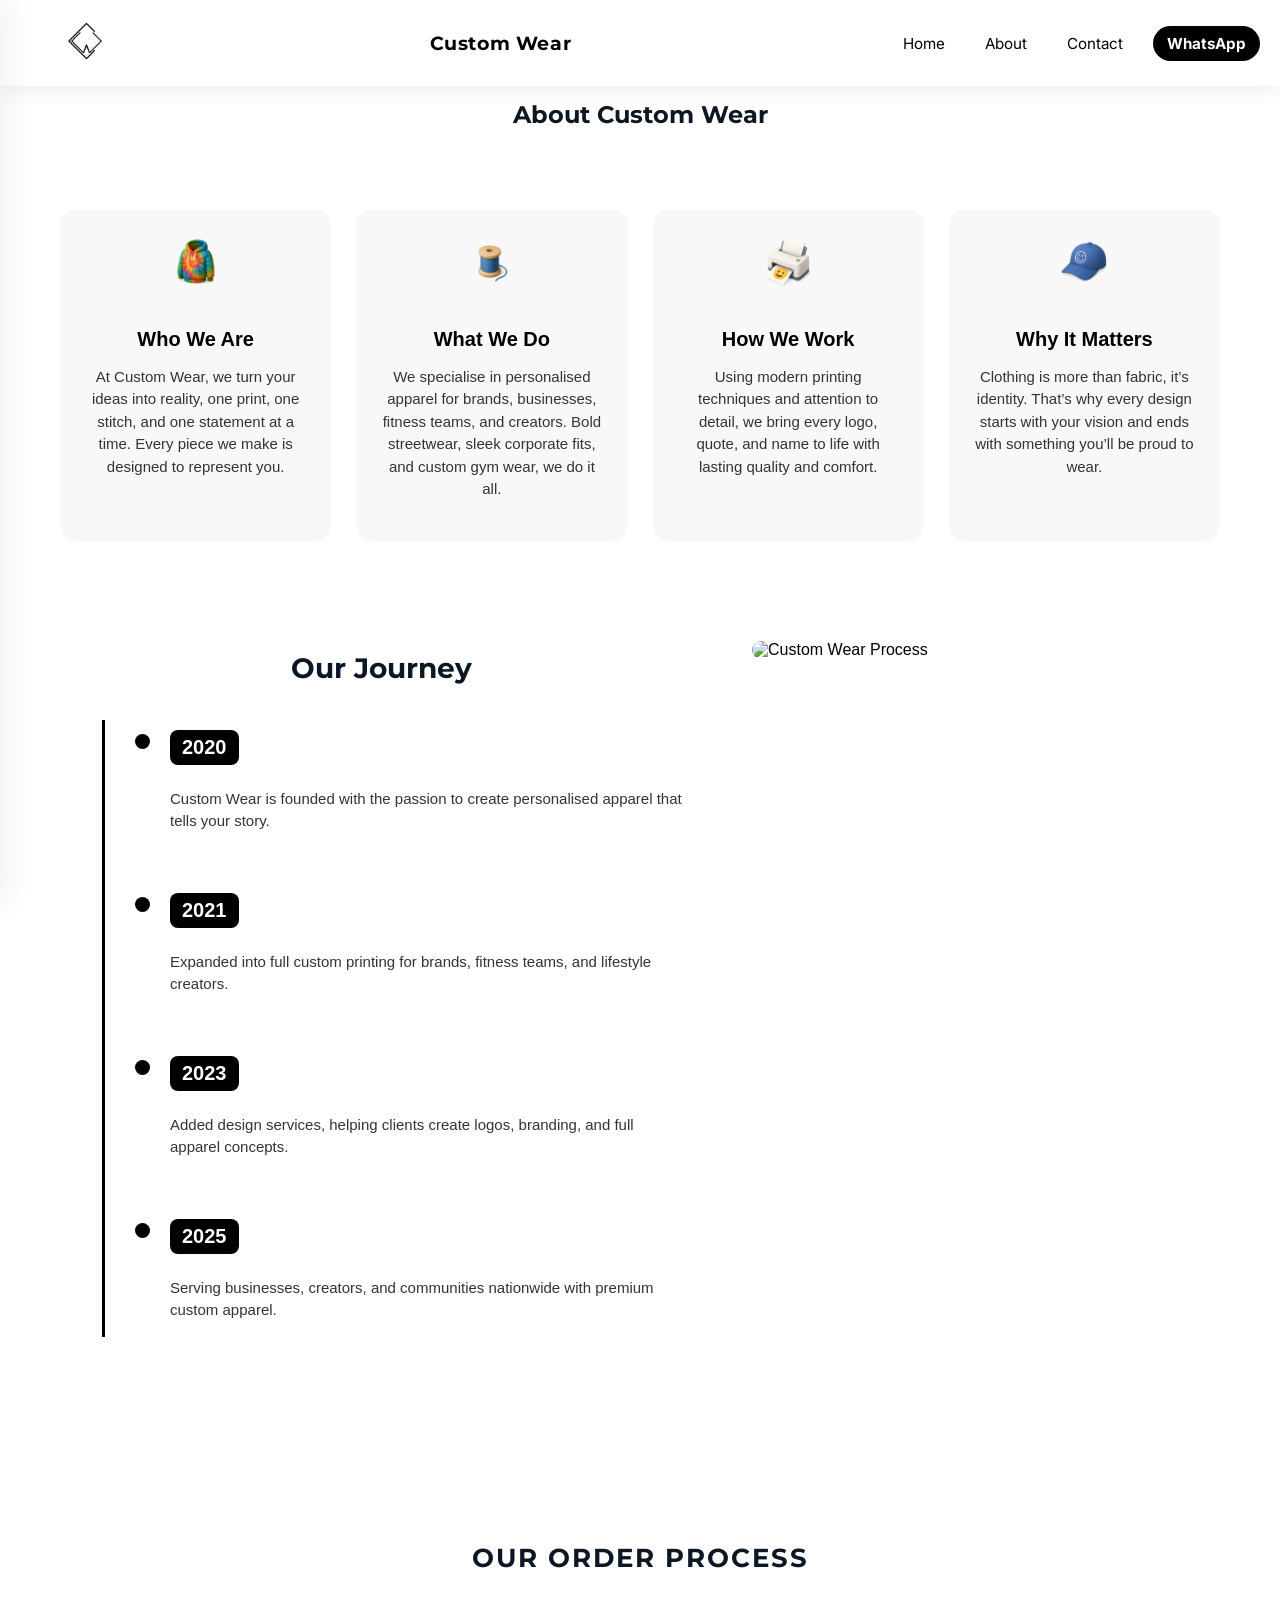
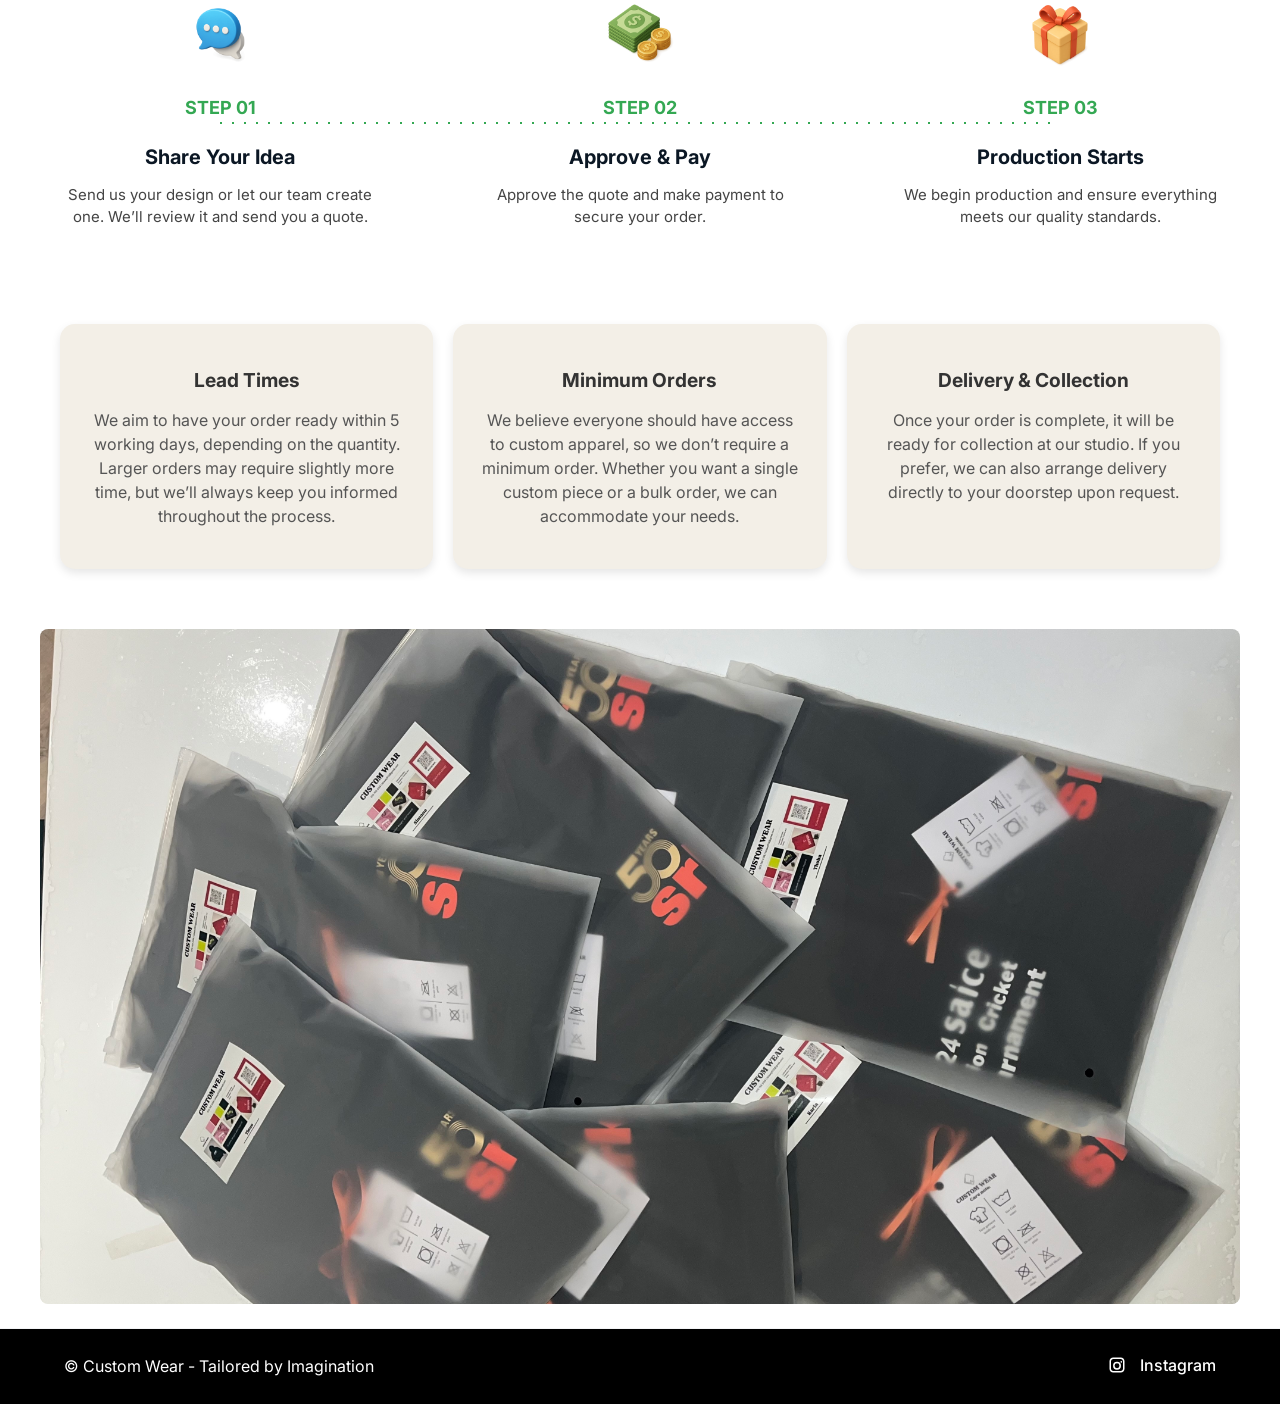
==== commit a3f9fb47: "Update about.html" ====
--- a/about.html
+++ b/about.html
@@ -123,7 +123,7 @@
 
   <!-- RIGHT IMAGE -->
   <div class="timeline-image-container">
-    <img src="images/timeline-photo.jpg" alt="Custom Wear Process" class="timeline-side-image">
+    <img src="images/timeline.jpg" alt="Custom Wear Process" class="timeline-side-image">
   </div>
 
 </div>
--- a/css/style.css
+++ b/css/style.css
@@ -1040,37 +1040,46 @@
   color: #333;
 }
 
-/* --- TIMELINE SECTION --- */
+/* WRAPPER for timeline + image */
+.timeline-image-wrapper {
+  max-width: 1200px;
+  margin: 0 auto;
+  display: flex;
+  gap: 50px;
+  align-items: flex-start;
+  padding: 40px 20px;
+}
+
+/* ---- TIMELINE SECTION ---- */
 .timeline-section {
-  margin-top: 60px;
+  flex: 1;
+  margin-top: 10px;
+  padding-right: 20px;
 }
 
 .timeline-section h2 {
   text-align: center;
   font-size: 28px;
-  margin-bottom: 40px;
-}
-
-/* --- TIMELINE WRAPPER --- */
+  margin-bottom: 35px;
+}
+
+/* TIMELINE and vertical line */
 .timeline {
   position: relative;
-  max-width: 700px;         /* Keeps it centered nicely */
-  margin: 0 auto;           /* Centers the whole timeline */
-  padding-left: 40px;       /* Pushes it slightly right so text sits more center */
-}
-
-/* Vertical line */
+  padding-left: 40px;
+  padding-top: 10px;
+}
+
 .timeline:before {
   content: "";
   position: absolute;
-  left: 22px;               /* Position of vertical line */
+  left: 22px;
   top: 0;
   width: 3px;
   height: 100%;
   background: #000;
 }
 
-/* TIMELINE ITEM */
 .timeline-item {
   position: relative;
   margin-bottom: 45px;
@@ -1078,7 +1087,7 @@
   align-items: flex-start;
 }
 
-/* DOT */
+/* Dot */
 .dot {
   width: 15px;
   height: 15px;
@@ -1090,12 +1099,13 @@
   z-index: 3;
 }
 
-/* CONTENT */
+/* Content shifted slightly right so layout moves left */
 .timeline-content {
-  margin-left: 40px;    /* Moves text to a better centered position */
-  max-width: 500px;
-}
-
+  margin-left: 50px;
+  max-width: 520px;
+}
+
+/* Year badge */
 .timeline-year {
   font-size: 20px;
   font-weight: bold;
@@ -1109,30 +1119,35 @@
 
 .timeline-item p {
   font-size: 15px;
+  line-height: 1.5;
   color: #333;
-  line-height: 1.5;
-  text-align: left;     /* Stays left aligned */
-}
-
-/* MOBILE */
-@media(max-width: 600px) {
-  .timeline {
-    padding-left: 30px;
-  }
-
-  .timeline:before {
-    left: 18px;
-  }
-
-  .dot {
-    left: 12px;
-  }
-
-  .timeline-content {
-    margin-left: 35px;
-  }
-}
-
+}
+
+/* ---- RIGHT SIDE IMAGE ---- */
+.timeline-image-container {
+  flex: 0 0 40%;
+  display: flex;
+  align-items: stretch;
+}
+
+.timeline-side-image {
+  width: 100%;
+  height: 100%;
+  object-fit: cover;
+  border-radius: 18px;      /* Rounded corners */
+}
+
+/* ---- MOBILE VIEW ---- */
+@media(max-width: 900px) {
+  .timeline-image-wrapper {
+    flex-direction: column;
+  }
+
+  .timeline-image-container {
+    width: 100%;
+    margin-top: 20px;
+  }
+}
 
 
 
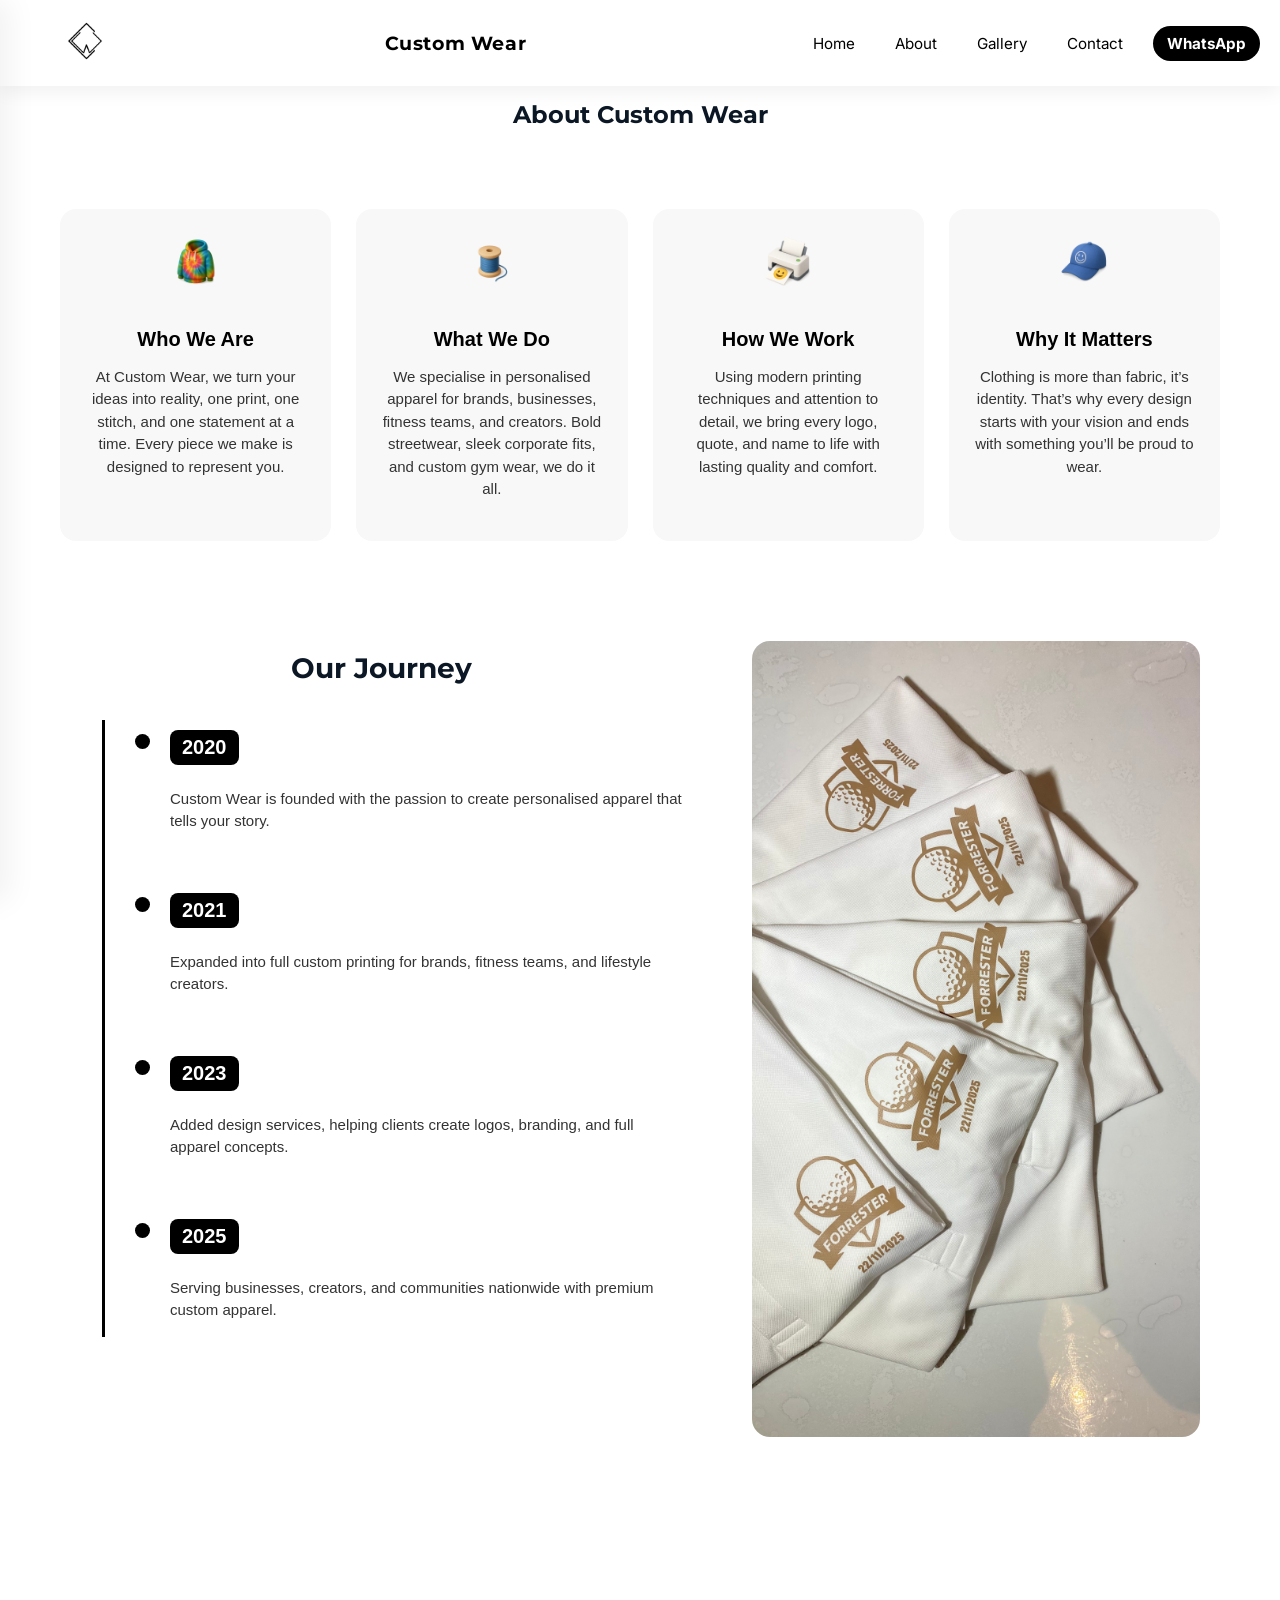
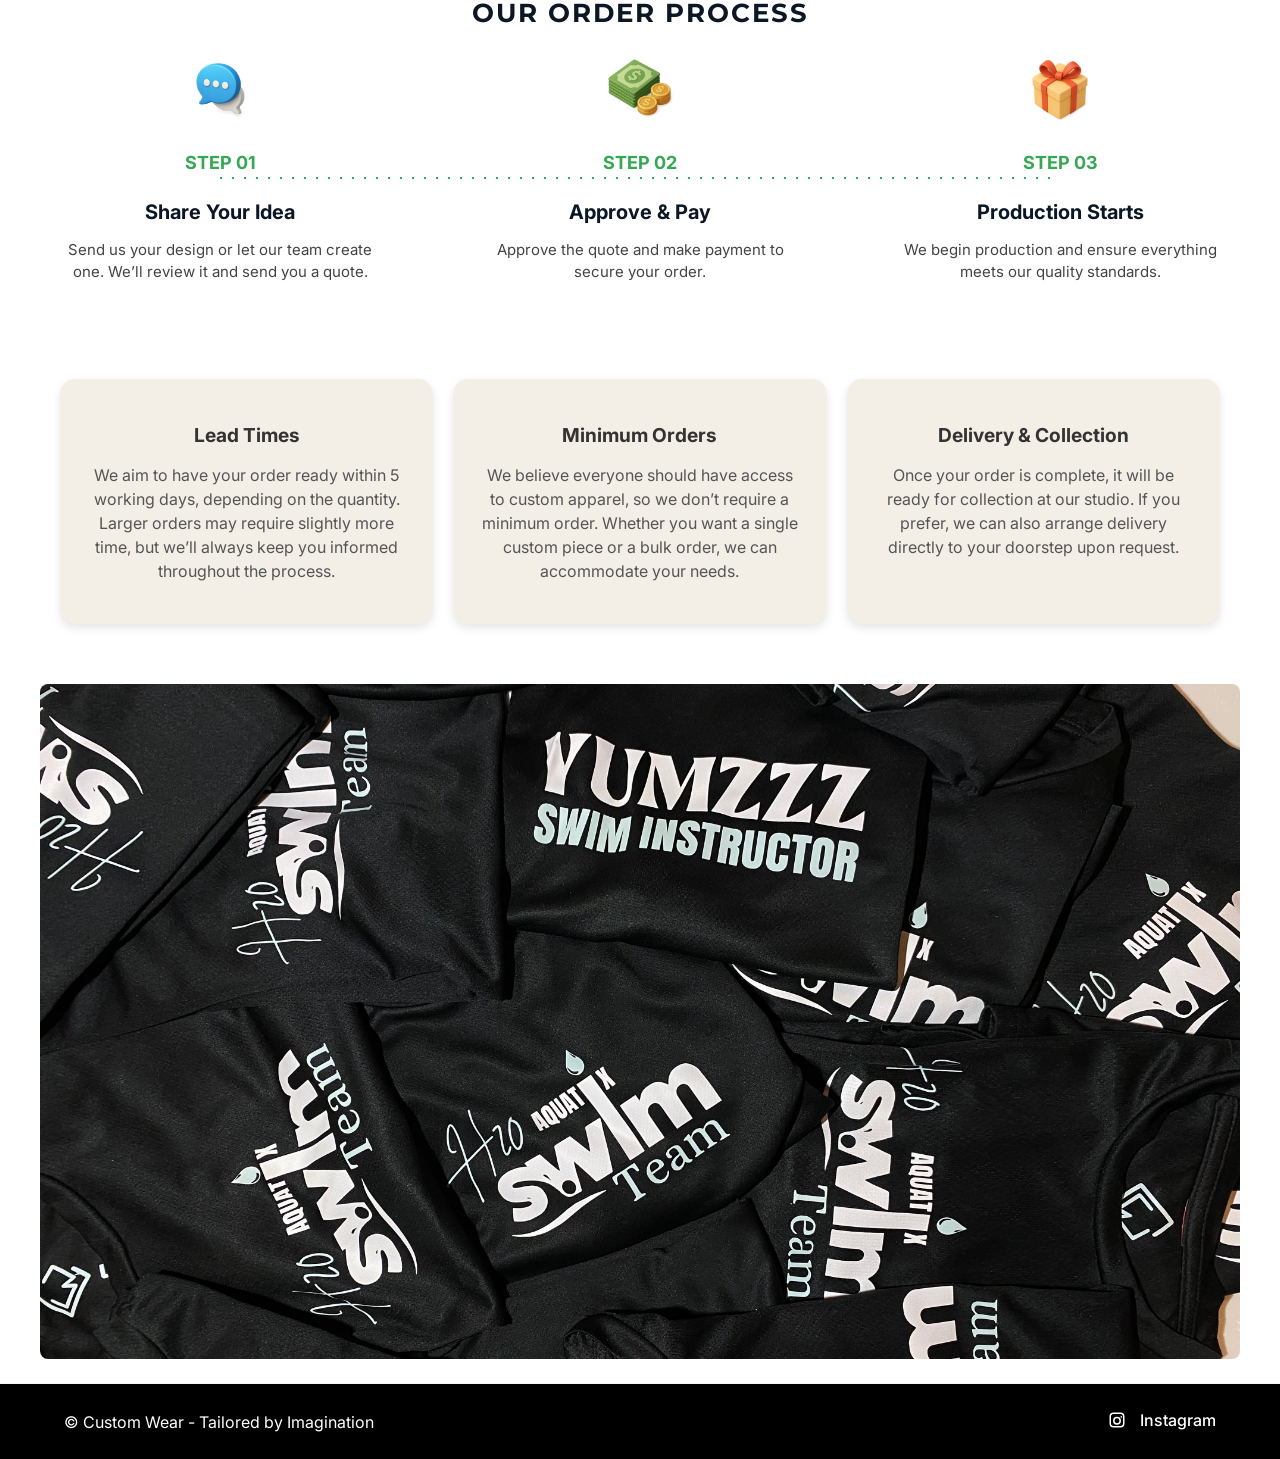
==== commit 2f076ce5: "Update about.html" ====
--- a/about.html
+++ b/about.html
@@ -18,6 +18,7 @@
         <nav class="nav desktop-nav" id="navMenu">
           <a href="index.html">Home</a>
           <a href="about.html">About</a>
+          <a href="gallery.html">Gallery</a>
           <a href="contact.html">Contact</a>
           <a class="cta" href="https://wa.me/27737553136?text=Hi%20I'd%20like%20to%20place%20a%20custom%20Tshirt%20order" target="_blank" rel="noopener">WhatsApp</a>
         </nav>
@@ -30,6 +31,7 @@
     <ul class="drawer-list">
       <li><a href="index.html">Home</a></li>
       <li><a href="about.html">About</a></li>
+      <li><a href="gallery.html">Gallery</a></li>
       <li><a href="contact.html">Contact</a></li>
       <li><a class="cta" href="https://wa.me/27737553136?text=Hi%20I'd%20like%20to%20place%20a%20custom%20Tshirt%20order" target="_blank" rel="noopener">WhatsApp</a></li>
     </ul>
--- a/css/style.css
+++ b/css/style.css
@@ -784,6 +784,27 @@
 .card img{width:100%;height:220px;object-fit:cover;display:block;transition:transform .35s ease}
 .card:hover img{transform:scale(1.03)}
 .swipe{text-align: center}
+.see-more-wrapper {
+  text-align: center;
+  margin-top: 30px;
+}
+
+.see-more-btn {
+  display: inline-block;
+  padding: 12px 28px;
+  background: #000;
+  color: #fff;
+  border-radius: 30px;
+  font-size: 16px;
+  text-decoration: none;
+  border: 1px solid var(--muted-2);
+  transition: 0.3s;
+}
+
+.see-more-btn:hover {
+  background: #fff;
+  color: #000;
+}
 
 /* Center the Gallery heading */
 .gallery-title {
@@ -1584,3 +1605,122 @@
 
 }
 
+/* --- Gallery Page Styling --- */
+
+.page-gallery main {
+  margin-top: 60px; /* same spacing below fixed header */
+  animation: fadeIn 0.8s ease-out both; /* same fade-in */
+}
+
+/* Headings */
+.page-gallery h1,
+.page-gallery h2 {
+  font-family: 'Montserrat', sans-serif;
+  text-align: center;
+  font-weight: 700;
+  color: var(--text);
+  margin-bottom: 20px;
+}
+
+/* Intro paragraph */
+.page-gallery .intro {
+  color: var(--muted);
+  max-width: none;
+  margin: 0 auto 30px;
+  text-align: center;
+  line-height: 1.7;
+  font-size: 1.05rem;
+}
+
+/* Section spacing */
+.page-gallery .section {
+  padding-top: 40px;
+  padding-bottom: 40px;
+}
+
+/* Optional divider between content blocks */
+.page-gallery .section:not(:last-of-type) {
+  border-bottom: 1px solid var(--muted-2);
+}
+
+/* --- GALLERY GRID --- */
+.gallery-wrapper {
+  width: 100%;
+  display: flex;
+  justify-content: center;
+}
+
+.gallery {
+  display: grid;
+  grid-template-columns: repeat(3, 1fr);
+  gap: 18px;
+  width: 100%;
+  max-width: 1100px;
+  margin: 0 auto;
+}
+
+.gallery .card {
+  position: relative;
+  border-radius: 12px;
+  overflow: hidden;
+  cursor: pointer;
+  transition: transform 0.25s ease;
+  background: #000;
+}
+
+.gallery .card:hover {
+  transform: translateY(-4px);
+}
+
+.gallery .card img {
+  width: 100%;
+  height: 100%;
+  object-fit: cover;
+  display: block;
+}
+
+/* --- BOTTOM IMAGE consistency --- */
+.page-gallery .bottom-image img {
+  width: 100%;
+  display: block;
+  margin-top: 40px;
+  border-radius: 0;
+}
+
+/* --- RESPONSIVE --- */
+
+@media (max-width: 1024px) {
+  .gallery {
+    grid-template-columns: repeat(2, 1fr);
+    gap: 16px;
+  }
+}
+
+@media (max-width: 768px) {
+  .page-gallery .intro {
+    font-size: 1rem;
+    padding: 0 16px;
+  }
+
+  .page-gallery h1 {
+    font-size: 1.8rem;
+  }
+
+  .gallery {
+    grid-template-columns: repeat(2, 1fr);
+    gap: 14px;
+  }
+}
+
+@media (max-width: 480px) {
+  .page-gallery h1 {
+    font-size: 1.5rem;
+  }
+
+  .gallery {
+    grid-template-columns: 1fr; /* single column on very small screens */
+    gap: 12px;
+  }
+}
+
+
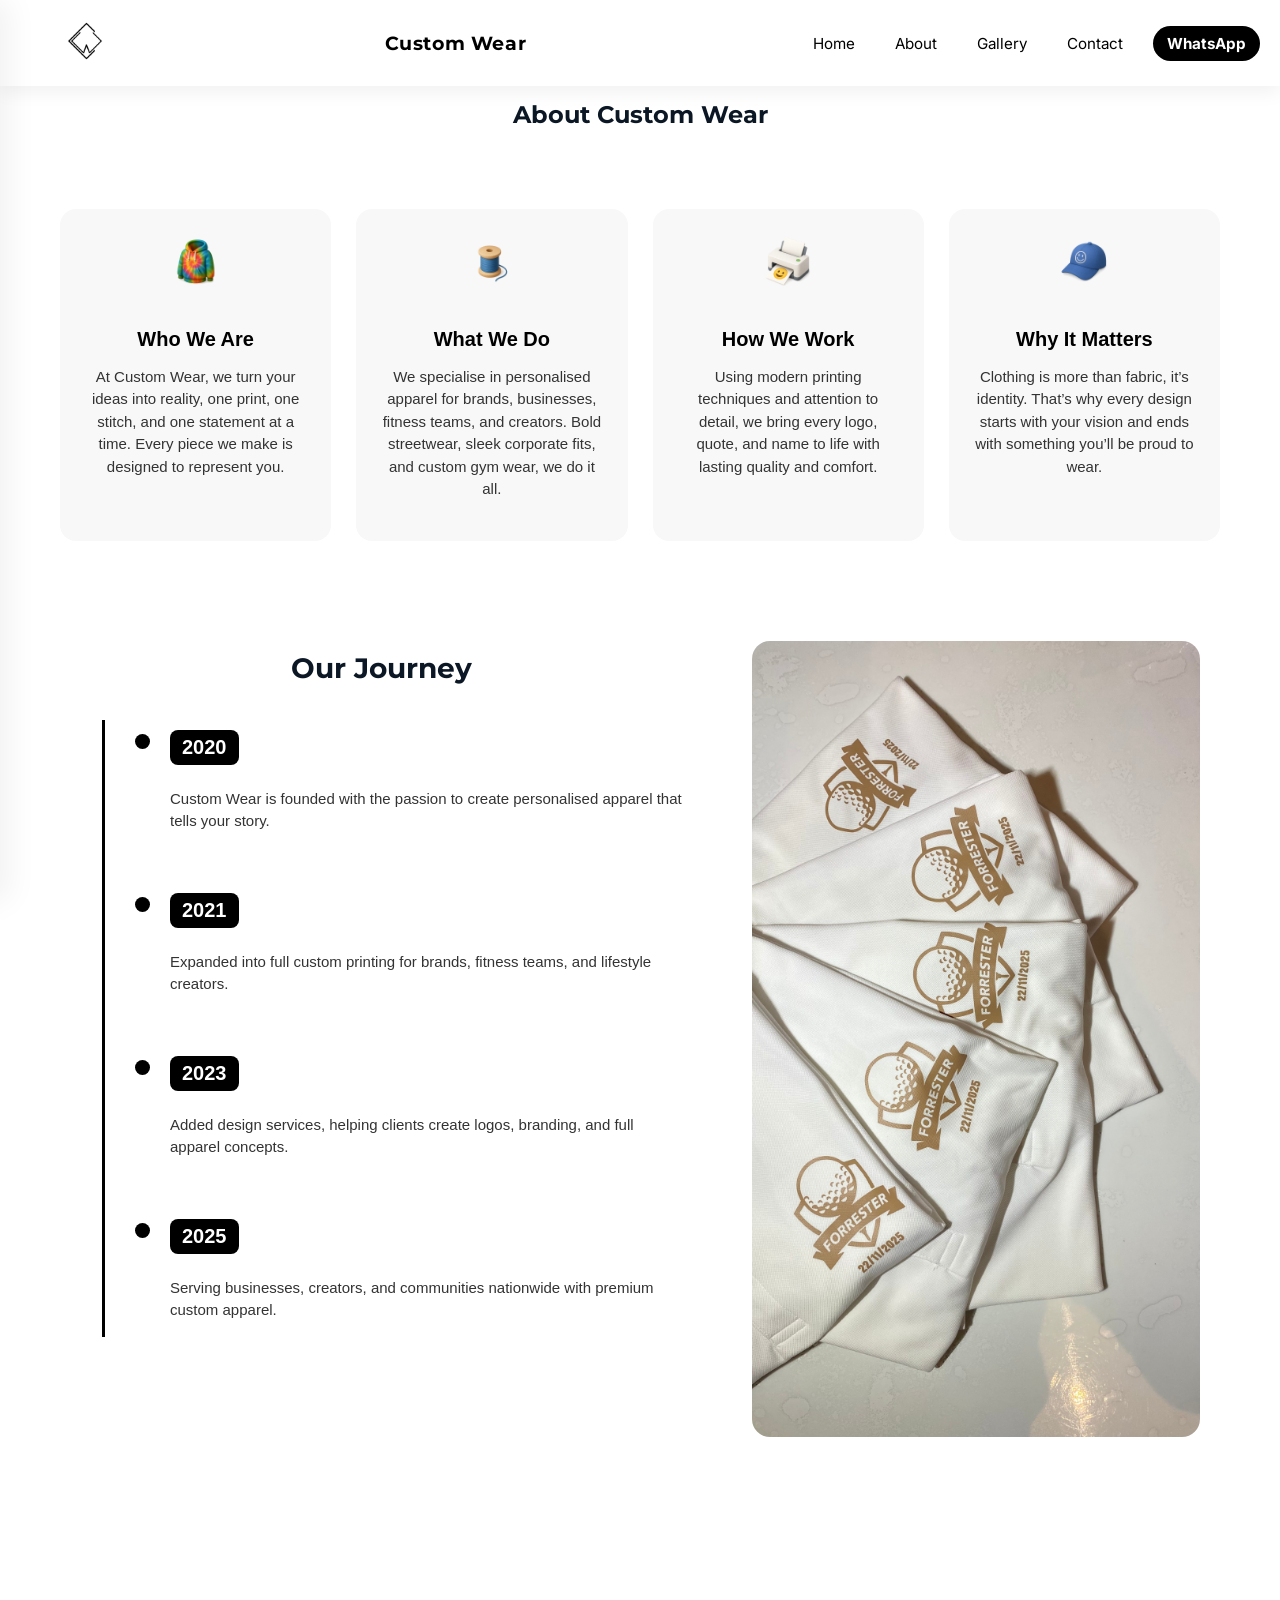
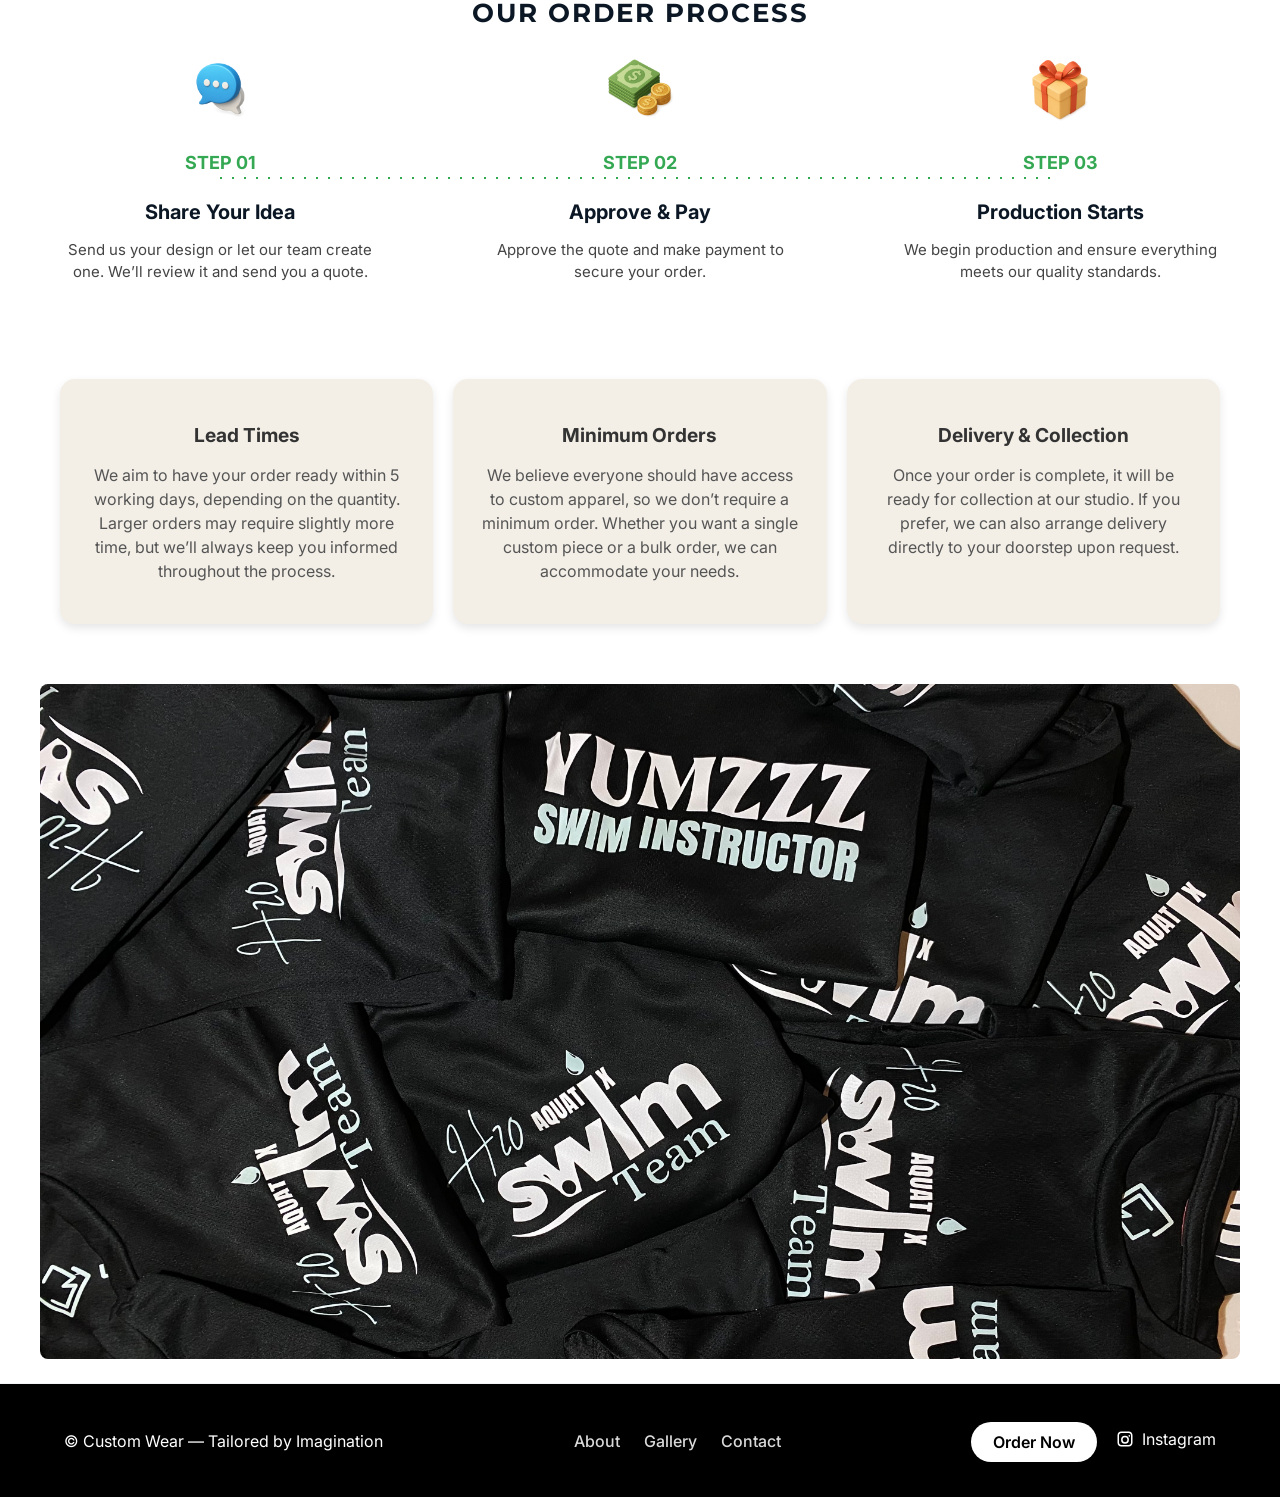
==== commit f2f0488e: "Enhance footer with links and Instagram button Added footer section with links and Instagram button." ====
--- a/about.html
+++ b/about.html
@@ -262,14 +262,33 @@
 
   </main>
 
-  <footer class="footer">
+ <!-- Footer -->
+<footer class="footer">
   <div class="container footer-inner">
-    <div>© Custom Wear - Tailored by Imagination</div>
-    <div class="footer-links">
+
+    <!-- Left Text -->
+    <div class="footer-text">© Custom Wear — Tailored by Imagination</div>
+
+    <!-- Quick Links -->
+    <div class="footer-quick">
+      <a href="/about">About</a>
+      <a href="/gallery">Gallery</a>
+      <a href="/contact">Contact</a>
+    </div>
+
+    <!-- Instagram + Button -->
+    <div class="footer-actions">
+      <a class="footer-btn" href="/order">Order Now</a>
+
       <a href="https://www.instagram.com/custom.wear_?utm_source=ig_web_button_share_sheet&igsh=ZDNlZDc0MzIxNw==" 
-         target="_blank" rel="noopener">
-        <svg xmlns="http://www.w3.org/2000/svg" viewBox="0 0 24 24" width="18" height="18" fill="currentColor" style="vertical-align: middle; margin-right: 6px;">
-          <path d="M7 2C4.24 2 2 4.24 2 7v10c0 2.76 2.24 5 5 5h10c2.76 0 5-2.24 5-5V7c0-2.76-2.24-5-5-5H7zm10 2c1.65 0 3 1.35 3 3v10c0 1.65-1.35 3-3 3H7c-1.65 0-3-1.35-3-3V7c0-1.65 1.35-3 3-3h10zm-5 3.75a5.25 5.25 0 1 0 0 10.5 5.25 5.25 0 0 0 0-10.5zm0 2a3.25 3.25 0 1 1 0 6.5 3.25 3.25 0 0 1 0-6.5zm5.75-.88a1.12 1.12 0 1 0 0-2.25 1.12 1.12 0 0 0 0 2.25z"/>
+         target="_blank" rel="noopener" class="insta-link">
+        <svg xmlns="http://www.w3.org/2000/svg" viewBox="0 0 24 24"
+             width="18" height="18" fill="currentColor" class="footer-icon">
+          <path d="M7 2C4.24 2 2 4.24 2 7v10c0 2.76 2.24 5 5 5h10c2.76 0 5-2.24 5-5V7c0-2.76-2.24-5-5-5H7zm10 2c1.65 0 3 
+          1.35 3 3v10c0 1.65-1.35 3-3 3H7c-1.65 0-3-1.35-3-3V7c0-1.65 
+          1.35-3 3-3h10zm-5 3.75a5.25 5.25 0 1 0 0 10.5 5.25 5.25 0 0 
+          0 0-10.5zm0 2a3.25 3.25 0 1 1 0 6.5 3.25 3.25 0 0 1 
+          0-6.5zm5.75-.88a1.12 1.12 0 1 0 0-2.25 1.12 1.12 0 0 0 0 2.25z"/>
         </svg>
         Instagram
       </a>
--- a/css/style.css
+++ b/css/style.css
@@ -819,7 +819,7 @@
 /* --- Footer --- */
 .footer {
   border-top: 1px solid var(--muted-2);
-  padding: 26px 0;
+  padding: 45px 0; /* thicker */
   background: #000;
   color: #fff;
 }
@@ -829,20 +829,51 @@
   justify-content: space-between;
   align-items: center;
   flex-wrap: wrap;
-  gap: 10px;
-}
-
-.footer-links a {
+  gap: 25px;
+  text-align: center;
+}
+
+/* Quick links */
+.footer-quick a {
   color: #fff;
+  margin: 0 10px;
   text-decoration: none;
+  font-weight: 500;
+  opacity: 0.85;
+  transition: opacity 0.3s;
+}
+
+.footer-quick a:hover {
+  opacity: 1;
+}
+
+/* Order now button */
+.footer-btn {
+  background: #fff;
+  color: #000;
+  padding: 10px 22px;
+  border-radius: 50px;
+  font-weight: 600;
+  text-decoration: none;
+  transition: 0.3s;
+}
+
+.footer-btn:hover {
+  opacity: 0.85;
+  transform: translateY(-2px);
+}
+
+/* Instagram link */
+.insta-link {
+  margin-left: 15px;
+  color: #fff;
   display: inline-flex;
   align-items: center;
   gap: 8px;
-  font-weight: 500;
   transition: opacity 0.3s, transform 0.3s;
 }
 
-.footer-links a:hover {
+.insta-link:hover {
   opacity: 0.8;
   transform: translateY(-2px);
 }
@@ -854,21 +885,42 @@
   transition: fill 0.3s;
 }
 
-.footer-links a:hover .footer-icon {
-  fill: #E1306C; /* Instagram pink tone */
-}
-
-/* 📱 Responsive: Center everything on mobile */
-@media (min-width: 768px) {
+.insta-link:hover .footer-icon {
+  fill: #E1306C;
+}
+
+/* Mobile-friendly: center everything */
+@media (max-width: 768px) {
+
   .footer-inner {
-    flex-direction: row;
+    flex-direction: column;
     text-align: center;
-  }
-  .footer-text, .footer-links {
-    flex: initial;
-    text-align: center;
-  }
-}
+    gap: 20px;
+  }
+
+  /* Center quick links */
+  .footer-quick {
+    width: 100%;
+    display: flex;
+    justify-content: center;
+    gap: 15px;
+    flex-wrap: wrap;
+  }
+
+  /* Center buttons + Instagram */
+  .footer-actions {
+    width: 100%;
+    display: flex;
+    flex-direction: column;
+    align-items: center; /* centers everything */
+    gap: 15px;
+  }
+
+  .insta-link {
+    margin-left: 0; /* remove desktop offset */
+  }
+}
+
 
 
 /* --- Lightbox --- */
@@ -1605,14 +1657,16 @@
 
 }
 
-/* --- Gallery Page Styling --- */
-
+/* =========================================================
+   Gallery page — WORKING CSS 
+   ========================================================= */
+
+/* Page layout + heading */
 .page-gallery main {
-  margin-top: 60px; /* same spacing below fixed header */
-  animation: fadeIn 0.8s ease-out both; /* same fade-in */
-}
-
-/* Headings */
+  margin-top: 60px;
+  animation: fadeIn 0.8s ease-out both;
+}
+
 .page-gallery h1,
 .page-gallery h2 {
   font-family: 'Montserrat', sans-serif;
@@ -1622,7 +1676,6 @@
   margin-bottom: 20px;
 }
 
-/* Intro paragraph */
 .page-gallery .intro {
   color: var(--muted);
   max-width: none;
@@ -1632,54 +1685,66 @@
   font-size: 1.05rem;
 }
 
-/* Section spacing */
 .page-gallery .section {
   padding-top: 40px;
   padding-bottom: 40px;
 }
 
-/* Optional divider between content blocks */
 .page-gallery .section:not(:last-of-type) {
   border-bottom: 1px solid var(--muted-2);
 }
 
-/* --- GALLERY GRID --- */
-.gallery-wrapper {
+/* Gallery grid (scoped) */
+.page-gallery .gallery-page-wrapper {
   width: 100%;
   display: flex;
   justify-content: center;
 }
 
-.gallery {
+.page-gallery .gallery-page {
   display: grid;
   grid-template-columns: repeat(3, 1fr);
   gap: 18px;
   width: 100%;
   max-width: 1100px;
   margin: 0 auto;
-}
-
-.gallery .card {
+  align-items: stretch;
+}
+
+.page-gallery .gallery-page-card {
   position: relative;
   border-radius: 12px;
   overflow: hidden;
   cursor: pointer;
-  transition: transform 0.25s ease;
+  transition: transform 0.28s ease, box-shadow 0.28s ease;
   background: #000;
-}
-
-.gallery .card:hover {
-  transform: translateY(-4px);
-}
-
-.gallery .card img {
+  min-height: 200px; /* keeps a consistent card height if images are different sizes */
+  display: flex;
+  align-items: center;
+  justify-content: center;
+}
+
+.page-gallery .gallery-page-card img {
   width: 100%;
   height: 100%;
   object-fit: cover;
   display: block;
-}
-
-/* --- BOTTOM IMAGE consistency --- */
+  vertical-align: middle;
+  transition: transform .35s ease;
+}
+
+/* hover only for devices that support it */
+@media (hover: hover) and (pointer: fine) {
+  .page-gallery .gallery-page-card:hover {
+    transform: translateY(-6px);
+    box-shadow: 0 12px 30px rgba(0,0,0,0.18);
+  }
+  .page-gallery .gallery-page-card:hover img {
+    transform: scale(1.03);
+  }
+}
+
+/* Bottom decorative image */
 .page-gallery .bottom-image img {
   width: 100%;
   display: block;
@@ -1687,40 +1752,104 @@
   border-radius: 0;
 }
 
-/* --- RESPONSIVE --- */
-
+/* ============================
+   Lightbox (scoped to .page-gallery)
+   Uses your existing HTML: #lightbox, #lbImage, #lbCaption, #lbClose
+   ============================ */
+
+.page-gallery #lightbox {
+  display: none;             /* hidden by default */
+  position: fixed;
+  inset: 0;                  /* top:0; right:0; bottom:0; left:0 */
+  background: rgba(0,0,0,0.90);
+  z-index: 9999;
+  align-items: center;
+  justify-content: center;
+  padding: 28px;
+  box-sizing: border-box;
+  flex-direction: column;
+  gap: 14px;
+  pointer-events: none;
+}
+
+.page-gallery #lightbox.open {
+  display: flex;
+  pointer-events: auto;
+}
+
+/* close button (matches id in your HTML: lbClose) */
+.page-gallery #lbClose,
+.page-gallery .lb-close {
+  position: absolute;
+  top: 18px;
+  right: 22px;
+  font-size: 36px;
+  color: #fff;
+  cursor: pointer;
+  line-height: 1;
+  z-index: 10010;
+  background: transparent;
+  border: none;
+  padding: 6px 10px;
+}
+
+/* image inside lightbox */
+.page-gallery #lbImage,
+.page-gallery .lb-content {
+  max-width: 92%;
+  max-height: 78vh;
+  width: auto;
+  height: auto;
+  border-radius: 10px;
+  object-fit: contain;
+  box-shadow: 0 18px 50px rgba(0,0,0,0.6);
+}
+
+/* caption */
+.page-gallery #lbCaption,
+.page-gallery .lb-caption {
+  color: #fff;
+  text-align: center;
+  font-size: 14px;
+  max-width: 92%;
+  line-height: 1.4;
+  opacity: 0.95;
+}
+
+/* small-screen adjustments */
+@media (max-width: 520px) {
+  .page-gallery #lbImage,
+  .page-gallery .lb-content {
+    max-width: 96%;
+    max-height: 72vh;
+    border-radius: 6px;
+  }
+  .page-gallery #lbClose,
+  .page-gallery .lb-close {
+    font-size: 28px;
+    top: 12px;
+    right: 14px;
+  }
+}
+
+/* ============================
+   Responsive grid breakpoints
+   ============================ */
 @media (max-width: 1024px) {
-  .gallery {
+  .page-gallery .gallery-page {
     grid-template-columns: repeat(2, 1fr);
     gap: 16px;
   }
 }
 
 @media (max-width: 768px) {
-  .page-gallery .intro {
-    font-size: 1rem;
-    padding: 0 16px;
-  }
-
-  .page-gallery h1 {
-    font-size: 1.8rem;
-  }
-
-  .gallery {
-    grid-template-columns: repeat(2, 1fr);
-    gap: 14px;
-  }
+  .page-gallery .intro { font-size: 1rem; padding: 0 16px; }
+  .page-gallery h1 { font-size: 1.8rem; }
+  .page-gallery .gallery-page { grid-template-columns: repeat(2, 1fr); gap: 14px; }
 }
 
 @media (max-width: 480px) {
-  .page-gallery h1 {
-    font-size: 1.5rem;
-  }
-
-  .gallery {
-    grid-template-columns: 1fr; /* single column on very small screens */
-    gap: 12px;
-  }
-}
-
-
+  .page-gallery h1 { font-size: 1.5rem; }
+  .page-gallery .gallery-page { grid-template-columns: 1fr; gap: 12px; }
+  .page-gallery .gallery-page-card { min-height: 140px; }
+}
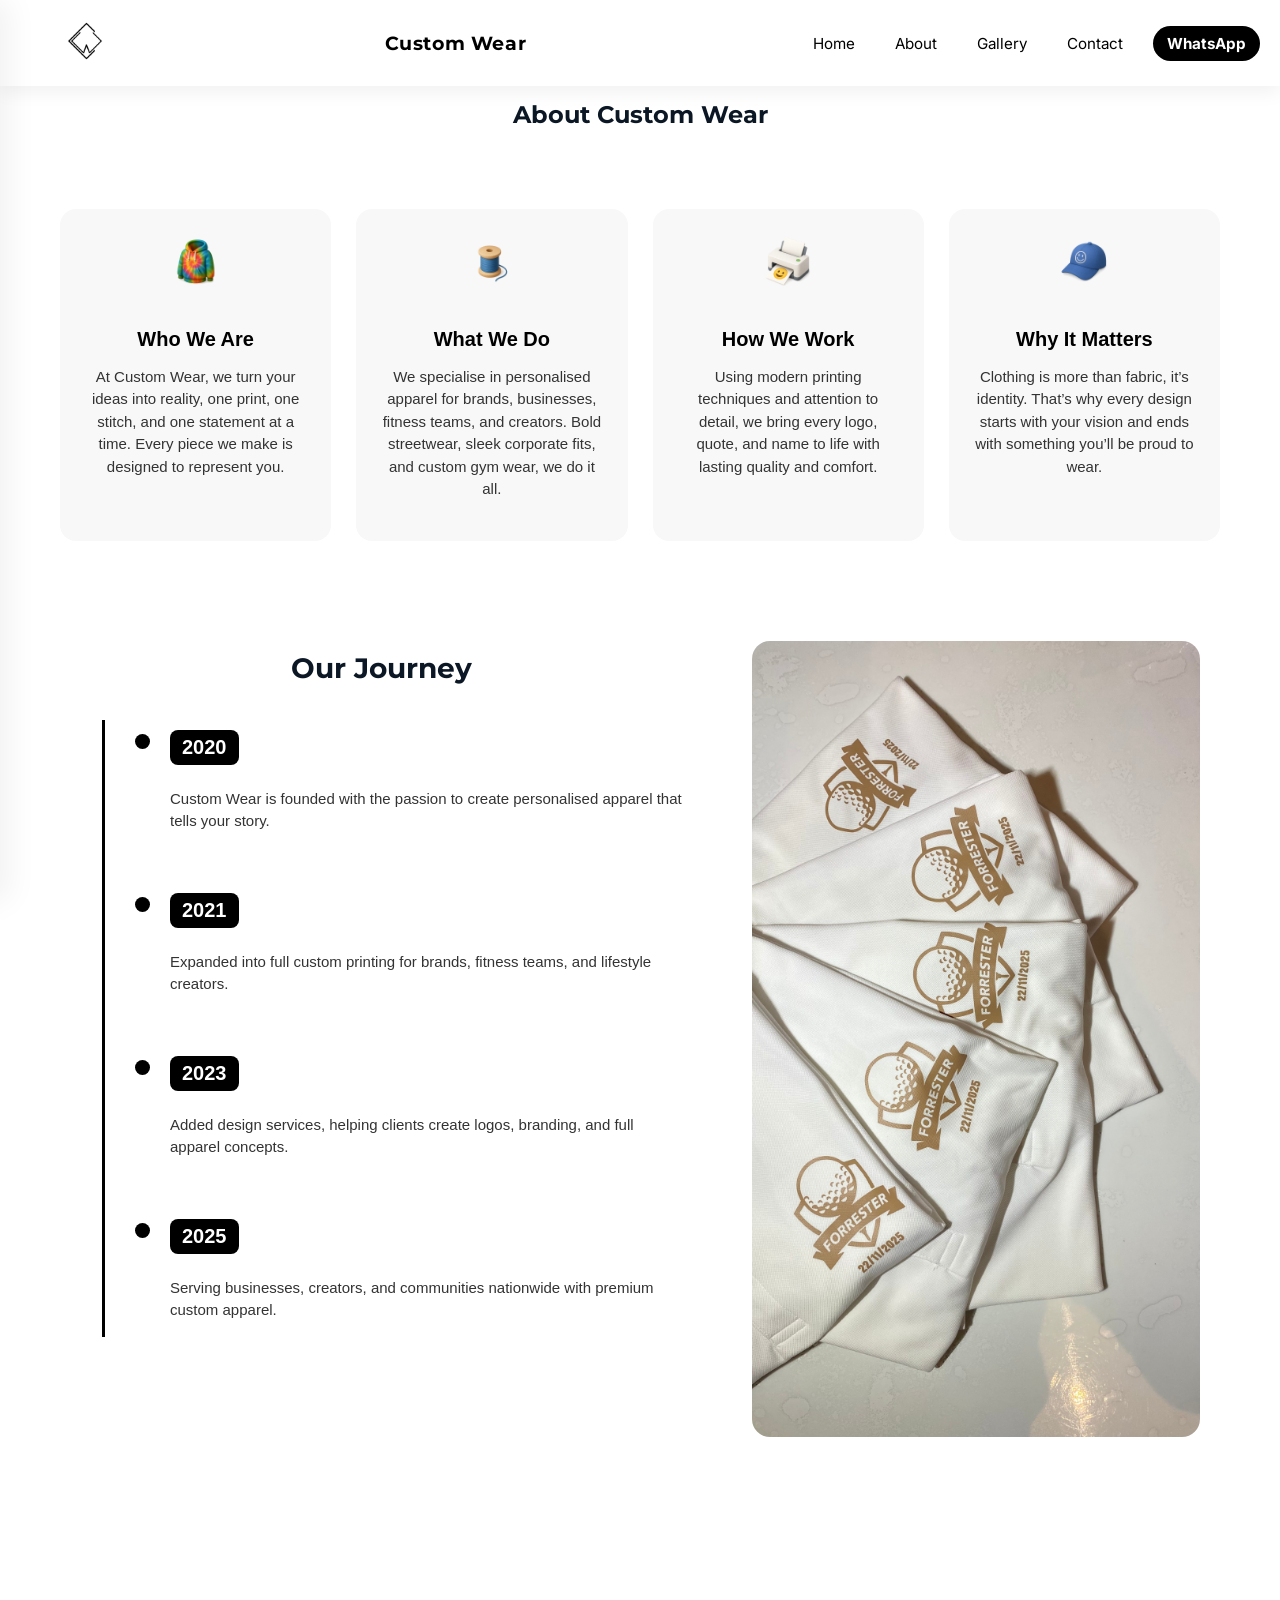
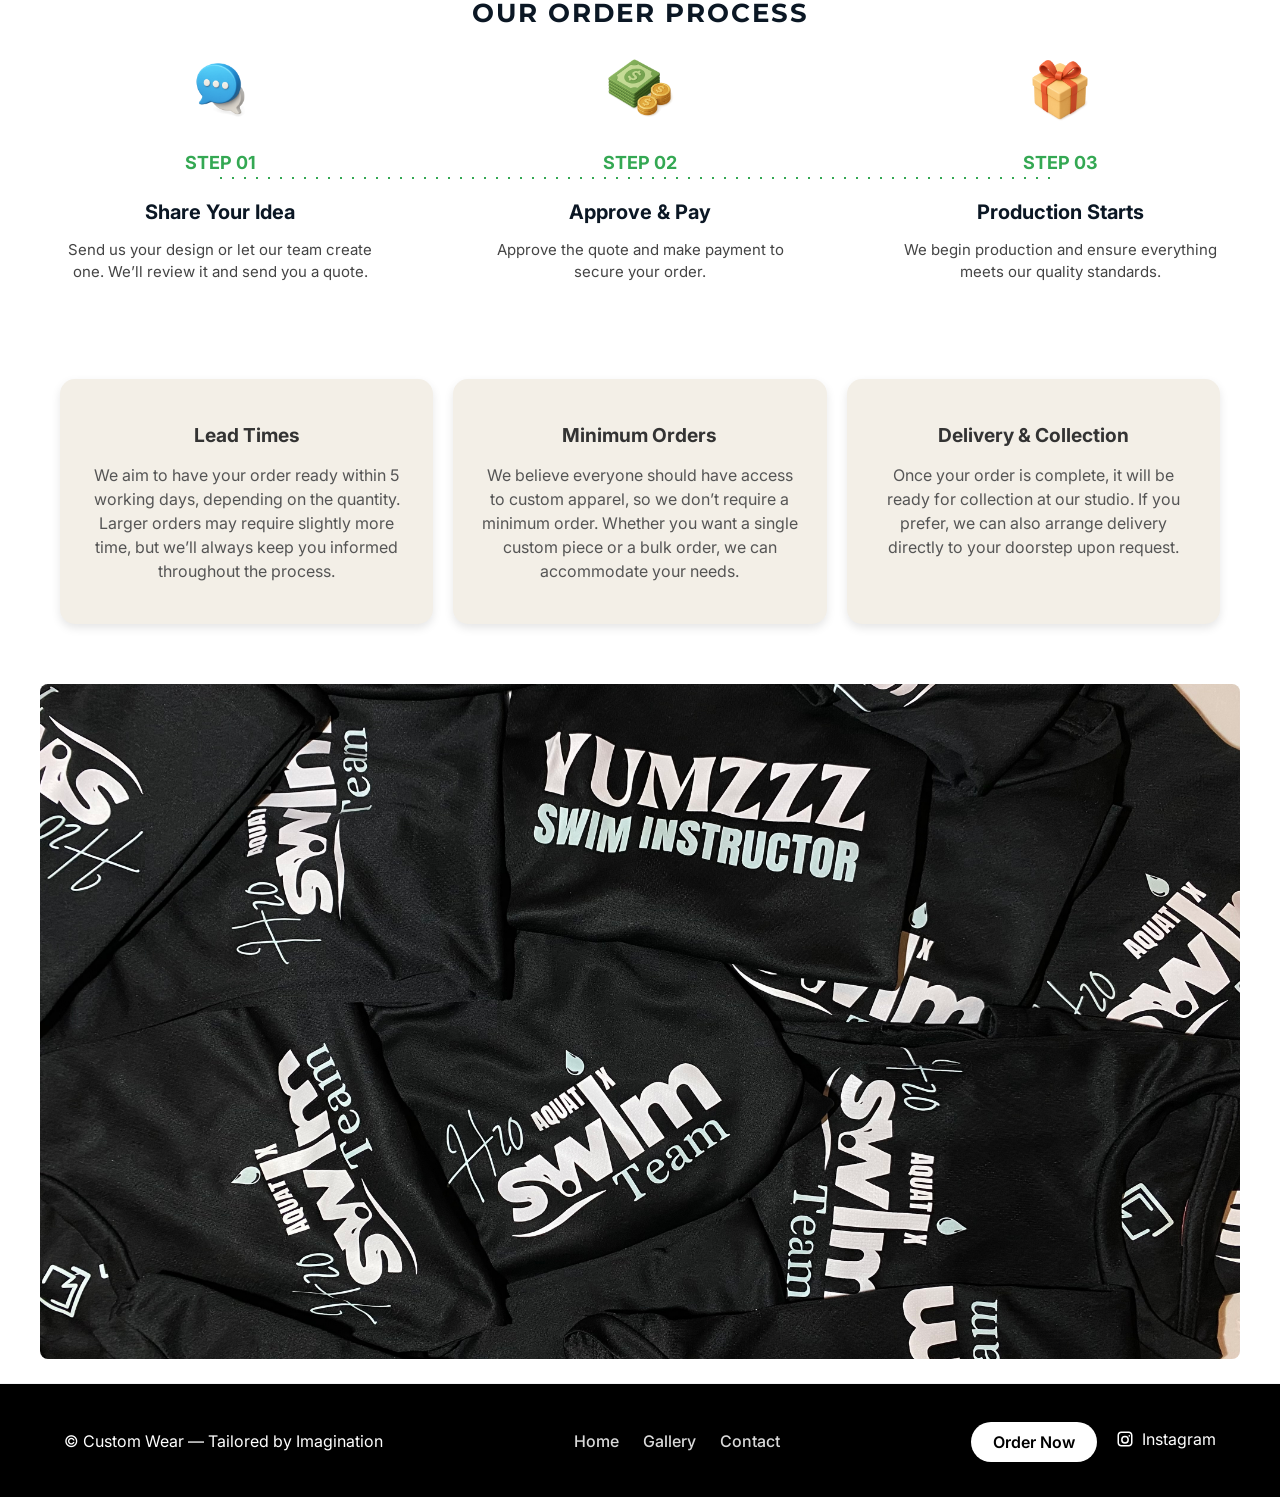
==== commit 53258466: "Update about.html" ====
--- a/about.html
+++ b/about.html
@@ -271,9 +271,9 @@
 
     <!-- Quick Links -->
     <div class="footer-quick">
-      <a href="/about">About</a>
-      <a href="/gallery">Gallery</a>
-      <a href="/contact">Contact</a>
+      <a href="index.html">Home</a>
+      <a href="gallery.html">Gallery</a>
+      <a href="contact.html">Contact</a>
     </div>
 
     <!-- Instagram + Button -->
--- a/css/style.css
+++ b/css/style.css
@@ -1832,6 +1832,20 @@
   }
 }
 
+/* =========================================================
+   FORCE SOLID HEADER ONLY ON GALLERY PAGE
+   ========================================================= */
+
+.full-gallery-page header {
+  background: #000 !important;     /* Solid black */
+  position: fixed;                 /* Keep same layout */
+  top: 0;
+  left: 0;
+  width: 100%;
+  z-index: 999;                    /* Ensure it stays above images */
+  border-bottom: 1px solid var(--muted-2);
+}
+
 /* ============================
    Responsive grid breakpoints
    ============================ */
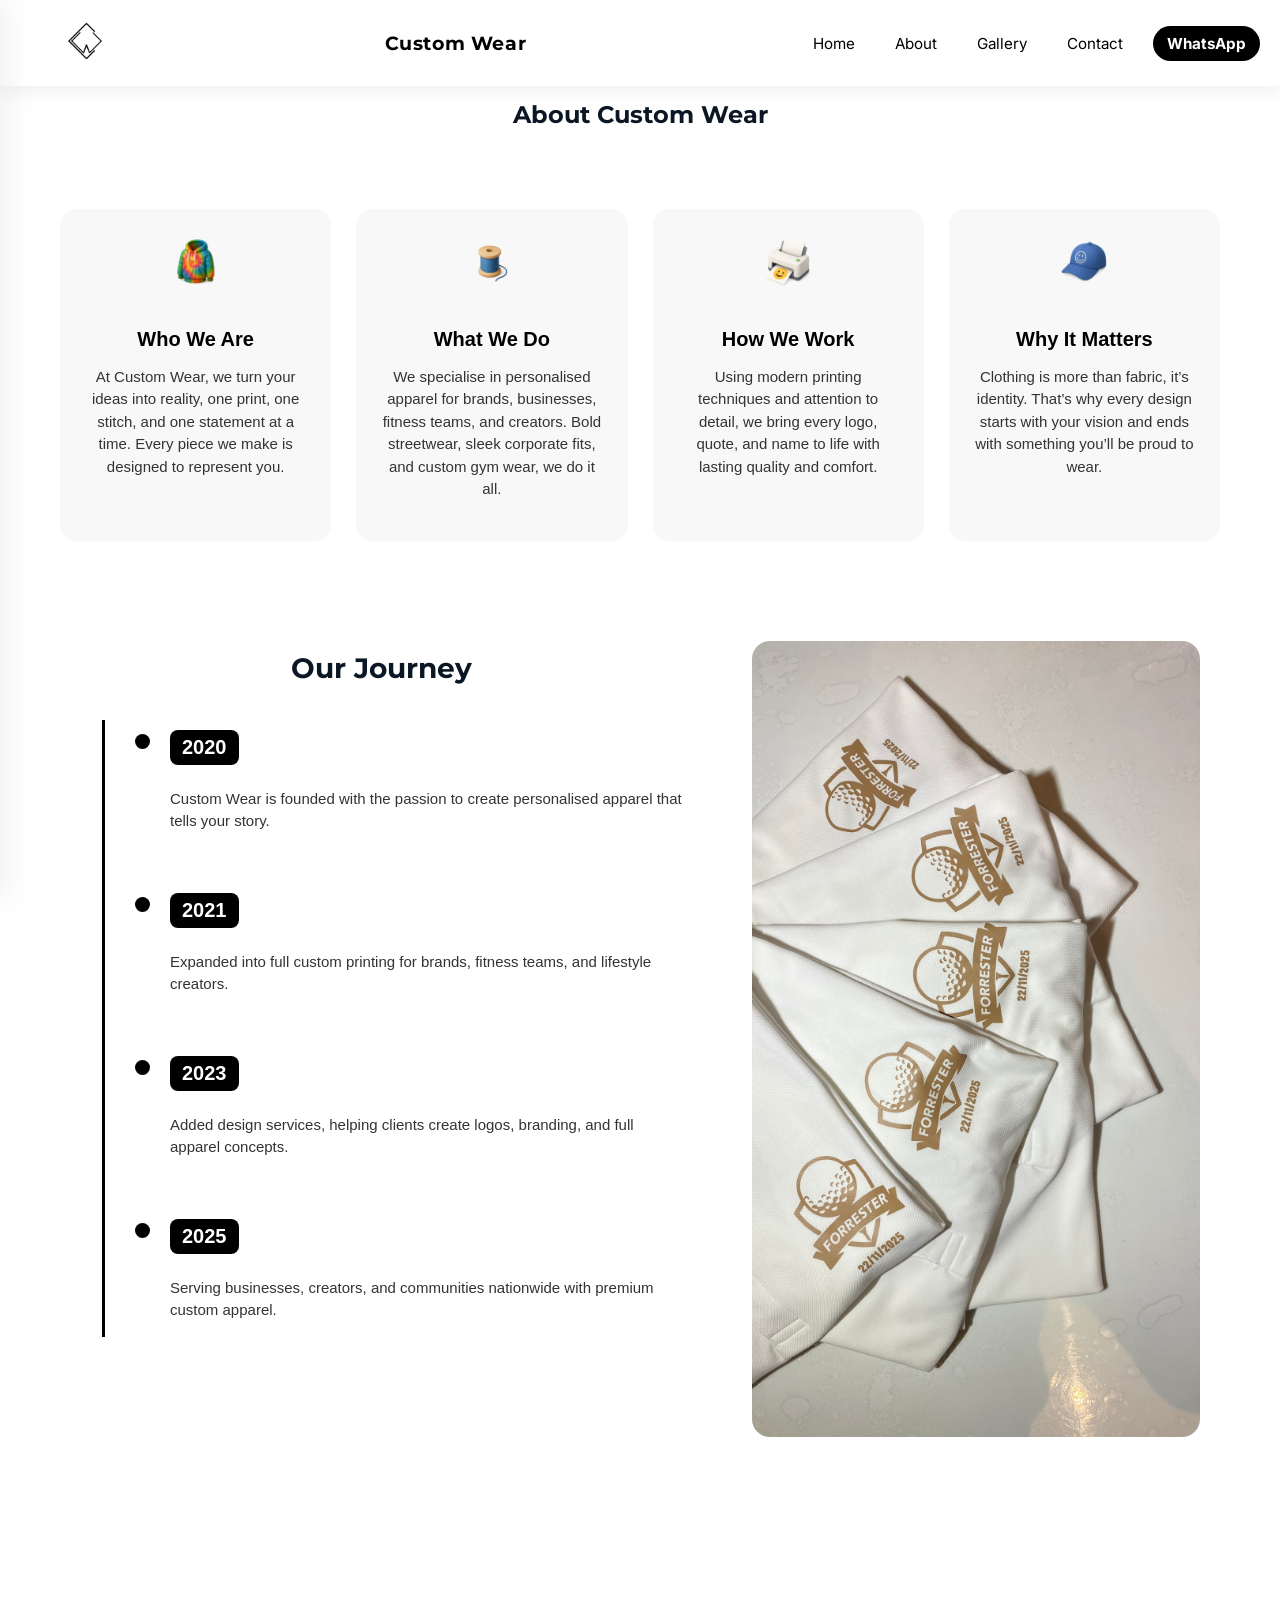
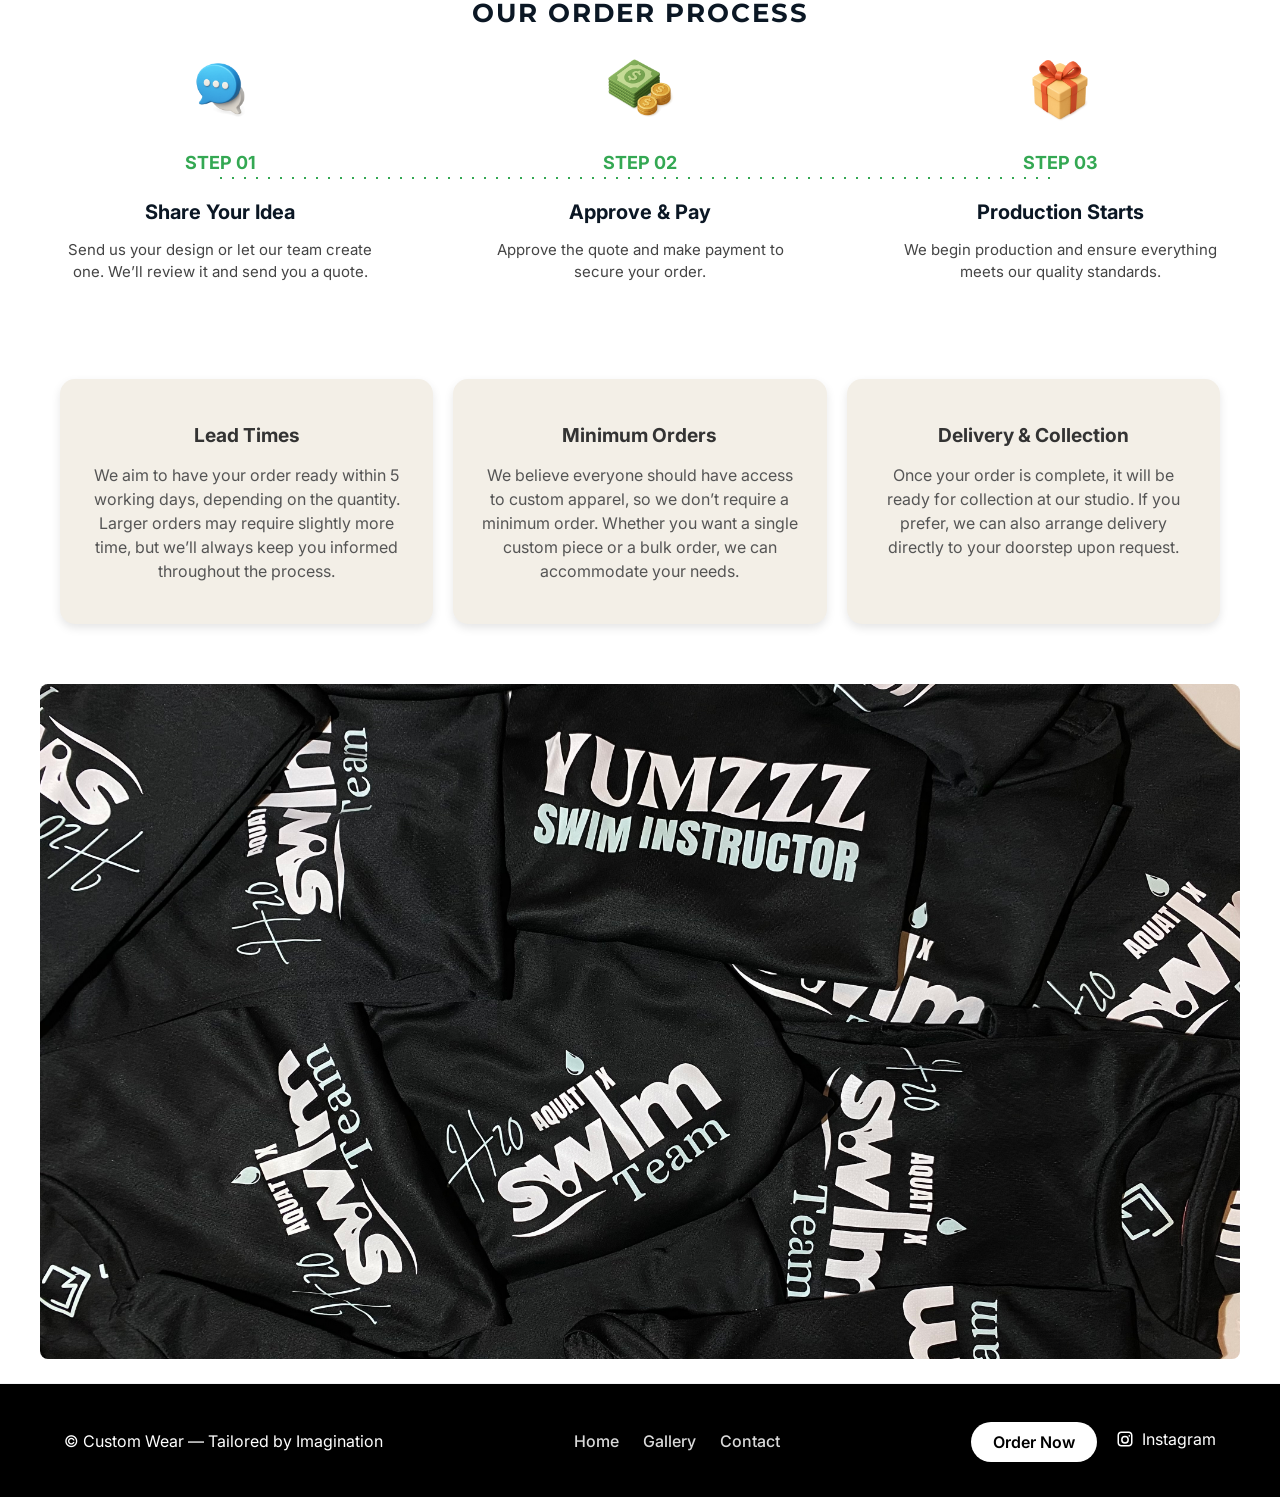
==== commit 413adc6f: "Update Order Now link to WhatsApp" ====
--- a/about.html
+++ b/about.html
@@ -278,7 +278,7 @@
 
     <!-- Instagram + Button -->
     <div class="footer-actions">
-      <a class="footer-btn" href="/order">Order Now</a>
+      <a class="footer-btn" href="https://wa.me/27737553136?text=Hi%20I'd%20like%20to%20place%20a%20custom%20Tshirt%20order">Order Now</a>
 
       <a href="https://www.instagram.com/custom.wear_?utm_source=ig_web_button_share_sheet&igsh=ZDNlZDc0MzIxNw==" 
          target="_blank" rel="noopener" class="insta-link">
--- a/css/style.css
+++ b/css/style.css
@@ -897,6 +897,16 @@
     text-align: center;
     gap: 20px;
   }
+
+  .footer-text{ 
+    text-align: center;
+    padding-bottom: 10px
+  }    
+
+  .full-gallery-page .full-gallery-grid {
+    grid-template-columns: repeat(2, 1fr);  /* 2 images per row */
+    gap: 10px;
+  }  
 
   /* Center quick links */
   .footer-quick {
@@ -1854,16 +1864,46 @@
     grid-template-columns: repeat(2, 1fr);
     gap: 16px;
   }
+  .full-gallery-page header {
+  background: #000 !important;     /* Solid black */
+  position: fixed;                 /* Keep same layout */
+  top: 0;
+  left: 0;
+  width: 100%;
+  z-index: 999;                    /* Ensure it stays above images */
+  border-bottom: 1px solid var(--muted-2);
+}
+
 }
 
 @media (max-width: 768px) {
   .page-gallery .intro { font-size: 1rem; padding: 0 16px; }
   .page-gallery h1 { font-size: 1.8rem; }
   .page-gallery .gallery-page { grid-template-columns: repeat(2, 1fr); gap: 14px; }
+  .full-gallery-page header {
+  background: #000 !important;     /* Solid black */
+  position: fixed;                 /* Keep same layout */
+  top: 0;
+  left: 0;
+  width: 100%;
+  z-index: 999;                    /* Ensure it stays above images */
+  border-bottom: 1px solid var(--muted-2);
+}
+
 }
 
 @media (max-width: 480px) {
   .page-gallery h1 { font-size: 1.5rem; }
   .page-gallery .gallery-page { grid-template-columns: 1fr; gap: 12px; }
   .page-gallery .gallery-page-card { min-height: 140px; }
-}
+  .full-gallery-page header {
+  background: #000 !important;     /* Solid black */
+  position: fixed;                 /* Keep same layout */
+  top: 0;
+  left: 0;
+  width: 100%;
+  z-index: 999;                    /* Ensure it stays above images */
+  border-bottom: 1px solid var(--muted-2);
+}
+
+}
